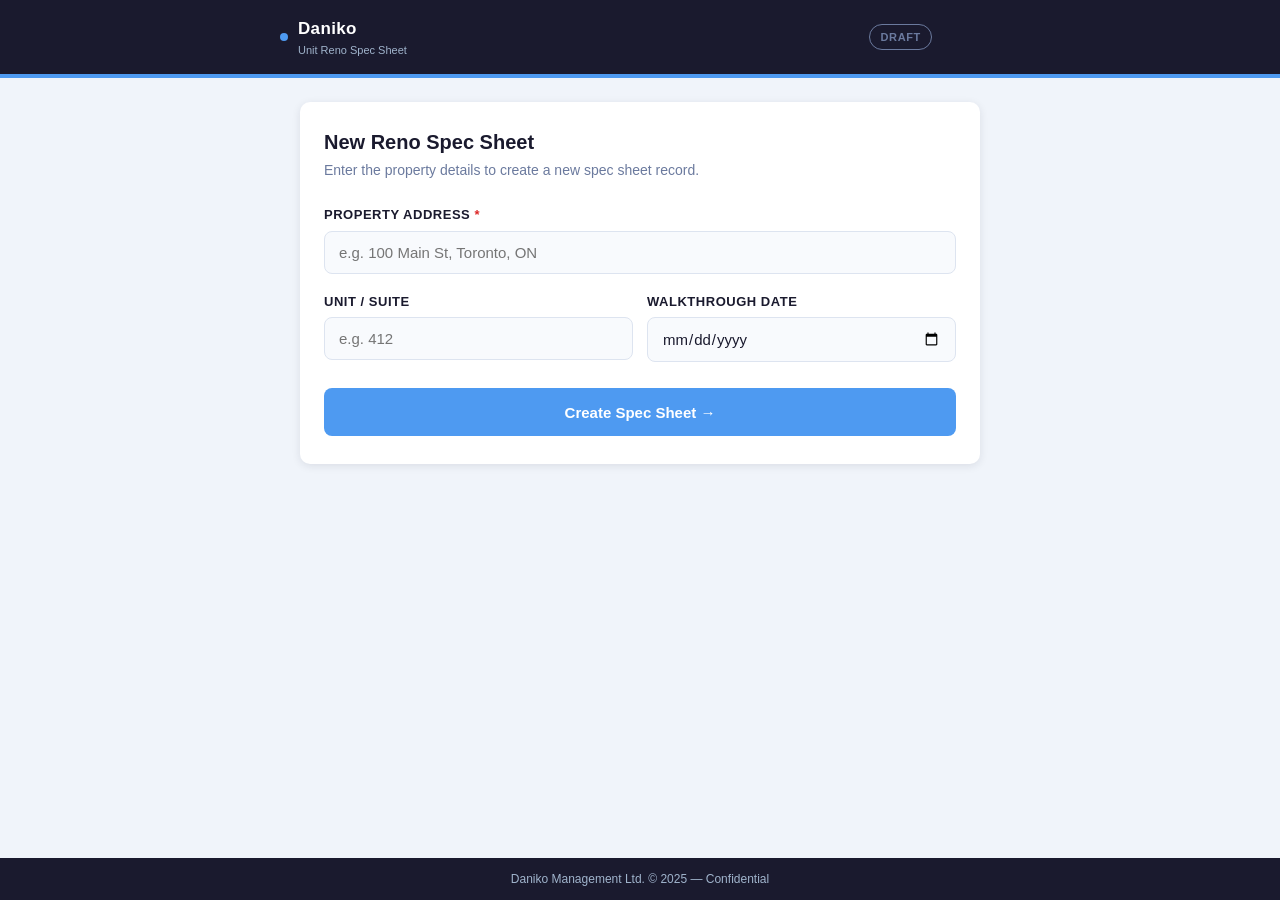
==== index.html @ 347507c6 "Add interactive reno spec sheet web app Full mobile-first SPA: index.html shell, brand CSS, vanilla " ====
<!DOCTYPE html>
<html lang="en">
<head>
  <meta charset="UTF-8">
  <meta name="viewport" content="width=device-width, initial-scale=1.0">
  <title>Daniko Reno Spec Sheet</title>
  <meta name="description" content="Daniko Management — interactive unit renovation spec sheet for contractors.">
  <meta name="theme-color" content="#1a1a2e">
  <link rel="stylesheet" href="assets/styles.css">
</head>
<body>

<div id="app">

  <!-- HEADER (shown on record screen) -->
  <header class="app-header" id="app-header">
    <div class="header-inner">
      <div class="logo">
        <span class="logo-dot"></span>
        <div>
          <div class="logo-text">Daniko</div>
          <div class="logo-sub">Unit Reno Spec Sheet</div>
        </div>
      </div>
      <div class="header-status">
        <span class="status-pill draft" id="status-pill">DRAFT</span>
        <span class="autosave-indicator" id="autosave-indicator"></span>
      </div>
    </div>
  </header>

  <main class="main-content">

    <!-- LOADING SCREEN -->
    <div class="screen" id="screen-loading">
      <div class="loading-spinner">
        <div class="spinner"></div>
        <span>Loading record…</span>
      </div>
    </div>

    <!-- INTAKE SCREEN -->
    <div class="screen" id="screen-intake">
      <div class="intake-card">
        <h2>New Reno Spec Sheet</h2>
        <p class="subtitle">Enter the property details to create a new spec sheet record.</p>
        <form id="intake-form" autocomplete="off">
          <div class="form-group">
            <label for="address">Property Address <span style="color:var(--danger)">*</span></label>
            <input type="text" id="address" name="address" placeholder="e.g. 100 Main St, Toronto, ON" required>
          </div>
          <div class="form-row">
            <div class="form-group">
              <label for="unit">Unit / Suite</label>
              <input type="text" id="unit" name="unit" placeholder="e.g. 412">
            </div>
            <div class="form-group">
              <label for="walkthrough_date">Walkthrough Date</label>
              <input type="date" id="walkthrough_date" name="walkthrough_date">
            </div>
          </div>
          <button type="submit" class="btn btn-primary">Create Spec Sheet →</button>
        </form>
      </div>
    </div>

    <!-- RECORD SCREEN -->
    <div class="screen" id="screen-record">

      <!-- Record header with address + status -->
      <div class="record-header" id="record-header">
        <div class="record-address"></div>
        <div class="record-meta"></div>
        <div class="record-actions">
          <button class="btn btn-secondary btn-sm" onclick="copyRecordLink()">Copy Link</button>
          <button class="btn btn-ghost btn-sm" onclick="window.print()">Print</button>
        </div>
      </div>

      <!-- Progress bar -->
      <div class="progress-wrap">
        <div class="progress-label">
          <span id="progress-label">Items marked: 0 / 0</span>
          <span id="progress-pct">0%</span>
        </div>
        <div class="progress-bar-bg">
          <div class="progress-bar-fill" id="progress-fill" style="width:0%"></div>
        </div>
      </div>

      <!-- Spec sections (accordion) -->
      <div id="sections-container"></div>

      <!-- Contractor notes section -->
      <div id="notes-container"></div>

      <!-- Sticky send button -->
      <div class="send-area" id="send-area"></div>

    </div>
    <!-- /screen-record -->

  </main>

  <footer class="app-footer">
    Daniko Management Ltd. &copy; 2025 &mdash; Confidential
  </footer>

</div><!-- /app -->

<!-- Toast notification -->
<div id="toast" role="alert" aria-live="assertive"></div>

<script src="assets/config.js"></script>
<script src="assets/app.js"></script>
<script>
  function copyRecordLink() {
    navigator.clipboard.writeText(location.href).then(() => {
      toast('Link copied!', 'ok');
    }).catch(() => {
      toast('Copy failed — copy the URL from your address bar.', 'error');
    });
  }
</script>

</body>
</html>
---- assets/styles.css ----
/* =============================================
   Daniko Reno Spec Sheet — Mobile-First Styles
   Brand: navy #1a1a2e / blue #4e9af1
   ============================================= */

*, *::before, *::after { box-sizing: border-box; margin: 0; padding: 0; }

:root {
  --navy: #1a1a2e;
  --blue: #4e9af1;
  --blue-light: #d6eaff;
  --bg: #f0f4fa;
  --surface: #ffffff;
  --surface2: #f8fafd;
  --border: #dde4f0;
  --text: #1a1a2e;
  --muted: #6b7a9e;
  --muted2: #a0b4cc;
  --note-bg: #fff8e8;
  --note-text: #7a6000;
  --success: #2a9d4e;
  --warning: #d97706;
  --danger: #dc2626;
  --radius: 10px;
  --shadow: 0 2px 8px rgba(26,26,46,.10);
}

html { font-size: 16px; }
body {
  font-family: Arial, Helvetica, sans-serif;
  color: var(--text);
  background: var(--bg);
  min-height: 100vh;
  line-height: 1.5;
}

/* ── TYPOGRAPHY ── */
h1, h2, h3, h4 { line-height: 1.2; }
a { color: var(--blue); text-decoration: none; }

/* ── LAYOUT SHELL ── */
#app { display: flex; flex-direction: column; min-height: 100vh; }

/* ── HEADER ── */
.app-header {
  background: var(--navy);
  border-bottom: 4px solid var(--blue);
  padding: 16px 20px;
  position: sticky;
  top: 0;
  z-index: 100;
}
.header-inner {
  display: flex;
  align-items: center;
  justify-content: space-between;
  max-width: 720px;
  margin: 0 auto;
  gap: 12px;
}
.logo {
  display: flex;
  align-items: center;
  gap: 10px;
}
.logo-dot {
  width: 8px;
  height: 8px;
  border-radius: 50%;
  background: var(--blue);
  flex-shrink: 0;
}
.logo-text {
  color: #fff;
  font-size: 17px;
  font-weight: 700;
  letter-spacing: .02em;
}
.logo-sub {
  color: var(--muted2);
  font-size: 11px;
  font-weight: 400;
}
.header-status { display: flex; align-items: center; gap: 8px; }
.status-pill {
  font-size: 11px;
  font-weight: 700;
  letter-spacing: .06em;
  text-transform: uppercase;
  padding: 4px 10px;
  border-radius: 20px;
  border: 1.5px solid currentColor;
}
.status-pill.draft   { color: var(--muted);   border-color: var(--muted);   }
.status-pill.sent    { color: var(--warning);  border-color: var(--warning); }
.status-pill.priced  { color: var(--blue);     border-color: var(--blue);    }
.status-pill.signed  { color: var(--success);  border-color: var(--success); }
.autosave-indicator {
  font-size: 11px;
  color: var(--muted2);
  min-width: 60px;
  text-align: right;
}
.autosave-indicator.saving { color: var(--blue); }
.autosave-indicator.saved  { color: var(--success); }

/* ── MAIN CONTENT ── */
.main-content {
  flex: 1;
  padding: 20px 16px 40px;
  max-width: 720px;
  width: 100%;
  margin: 0 auto;
}

/* ── SCREENS ── */
.screen { display: none; }
.screen.active { display: block; }

/* ── INTAKE FORM ── */
.intake-card {
  background: var(--surface);
  border-radius: var(--radius);
  box-shadow: var(--shadow);
  padding: 28px 24px;
}
.intake-card h2 {
  font-size: 20px;
  color: var(--navy);
  margin-bottom: 6px;
}
.intake-card .subtitle {
  font-size: 14px;
  color: var(--muted);
  margin-bottom: 24px;
}
.form-group { margin-bottom: 18px; }
.form-group label {
  display: block;
  font-size: 13px;
  font-weight: 700;
  color: var(--navy);
  margin-bottom: 6px;
  text-transform: uppercase;
  letter-spacing: .04em;
}
.form-group input, .form-group select, .form-group textarea {
  width: 100%;
  padding: 12px 14px;
  border: 1.5px solid var(--border);
  border-radius: 8px;
  font-size: 15px;
  color: var(--text);
  background: var(--surface2);
  transition: border-color .15s;
  font-family: inherit;
}
.form-group input:focus,
.form-group select:focus,
.form-group textarea:focus {
  outline: none;
  border-color: var(--blue);
  background: #fff;
}
.form-row { display: grid; grid-template-columns: 1fr 1fr; gap: 14px; }
.form-hint { font-size: 12px; color: var(--muted); margin-top: 4px; }

/* ── BUTTONS ── */
.btn {
  display: inline-flex;
  align-items: center;
  justify-content: center;
  gap: 8px;
  padding: 13px 20px;
  border-radius: 8px;
  font-size: 15px;
  font-weight: 700;
  border: none;
  cursor: pointer;
  transition: opacity .15s, transform .1s;
  min-height: 48px;
  font-family: inherit;
}
.btn:active { transform: scale(.98); }
.btn:disabled { opacity: .45; cursor: not-allowed; pointer-events: none; }

.btn-primary { background: var(--blue); color: #fff; width: 100%; margin-top: 8px; }
.btn-primary:hover { opacity: .88; }

.btn-secondary {
  background: transparent;
  color: var(--blue);
  border: 1.5px solid var(--blue);
  padding: 10px 16px;
  font-size: 14px;
}
.btn-secondary:hover { background: var(--blue-light); }

.btn-ghost {
  background: transparent;
  color: var(--muted);
  border: 1.5px solid var(--border);
  padding: 10px 16px;
  font-size: 14px;
}
.btn-ghost:hover { border-color: var(--muted); color: var(--text); }

.btn-danger { background: var(--danger); color: #fff; }
.btn-success { background: var(--success); color: #fff; }

.btn-sm { padding: 8px 13px; font-size: 13px; min-height: 36px; }

/* ── RECORD HEADER ── */
.record-header {
  background: var(--navy);
  border-radius: var(--radius);
  padding: 16px 20px;
  margin-bottom: 16px;
  color: #fff;
}
.record-address { font-size: 17px; font-weight: 700; margin-bottom: 2px; }
.record-meta { font-size: 13px; color: var(--muted2); }
.record-actions {
  display: flex;
  gap: 10px;
  margin-top: 14px;
  flex-wrap: wrap;
}

/* ── PROGRESS BAR ── */
.progress-wrap {
  background: var(--surface);
  border-radius: var(--radius);
  padding: 14px 16px;
  margin-bottom: 16px;
  box-shadow: var(--shadow);
}
.progress-label {
  display: flex;
  justify-content: space-between;
  font-size: 13px;
  font-weight: 700;
  color: var(--navy);
  margin-bottom: 8px;
}
.progress-bar-bg {
  height: 8px;
  background: var(--border);
  border-radius: 4px;
  overflow: hidden;
}
.progress-bar-fill {
  height: 100%;
  background: var(--blue);
  border-radius: 4px;
  transition: width .4s ease;
}
.progress-bar-fill.complete { background: var(--success); }

/* ── ACCORDION SECTIONS ── */
.accordion-section {
  background: var(--surface);
  border-radius: var(--radius);
  box-shadow: var(--shadow);
  margin-bottom: 12px;
  overflow: hidden;
}
.accordion-header {
  display: flex;
  align-items: center;
  gap: 12px;
  padding: 16px 18px;
  cursor: pointer;
  border: none;
  background: none;
  width: 100%;
  text-align: left;
  font-family: inherit;
  -webkit-tap-highlight-color: transparent;
  transition: background .12s;
}
.accordion-header:hover { background: var(--surface2); }
.accordion-header:active { background: var(--blue-light); }
.section-dot {
  width: 8px;
  height: 8px;
  border-radius: 50%;
  background: var(--border);
  flex-shrink: 0;
  transition: background .2s;
}
.section-dot.complete { background: var(--success); }
.section-dot.partial  { background: var(--blue); }
.section-title {
  flex: 1;
  font-size: 15px;
  font-weight: 700;
  color: var(--navy);
  letter-spacing: .02em;
}
.section-count {
  font-size: 12px;
  color: var(--muted);
  white-space: nowrap;
}
.section-chevron {
  font-size: 18px;
  color: var(--muted2);
  transition: transform .2s;
  flex-shrink: 0;
}
.accordion-section.open .section-chevron { transform: rotate(180deg); }
.accordion-body { display: none; padding: 0 18px 18px; }
.accordion-section.open .accordion-body { display: block; }

/* ── SECTION NOTE ── */
.section-note {
  background: var(--note-bg);
  color: var(--note-text);
  border-radius: 7px;
  padding: 10px 14px;
  font-size: 13px;
  margin-bottom: 14px;
  line-height: 1.5;
}

/* ── SPEC ITEMS ── */
.spec-item {
  border: 1.5px solid var(--border);
  border-radius: 8px;
  margin-bottom: 10px;
  background: var(--surface2);
  overflow: hidden;
  transition: border-color .15s;
}
.spec-item.checked { border-color: var(--blue); }

.item-main {
  display: flex;
  align-items: flex-start;
  gap: 12px;
  padding: 13px 14px;
}

/* Checkbox input type */
.item-checkbox {
  width: 22px;
  height: 22px;
  border-radius: 5px;
  border: 2px solid var(--border);
  background: var(--surface);
  flex-shrink: 0;
  cursor: pointer;
  display: flex;
  align-items: center;
  justify-content: center;
  margin-top: 2px;
  transition: border-color .15s, background .15s;
}
.item-checkbox.checked { border-color: var(--blue); background: var(--blue); }
.item-checkbox.checked::after {
  content: '';
  width: 11px;
  height: 7px;
  border-left: 2px solid #fff;
  border-bottom: 2px solid #fff;
  transform: rotate(-45deg) translate(1px, -1px);
  display: block;
}

/* Choice input type */
.item-choice-btns {
  display: flex;
  gap: 6px;
  flex-wrap: wrap;
  flex: 1;
}
.choice-btn {
  padding: 7px 12px;
  border-radius: 6px;
  font-size: 13px;
  font-weight: 600;
  border: 1.5px solid var(--border);
  background: var(--surface);
  color: var(--muted);
  cursor: pointer;
  font-family: inherit;
  transition: all .15s;
  min-height: 38px;
}
.choice-btn:hover { border-color: var(--blue); color: var(--blue); }
.choice-btn.selected-yes { border-color: var(--blue); background: var(--blue); color: #fff; }
.choice-btn.selected-no  { border-color: var(--success); background: var(--success); color: #fff; }

.item-info { flex: 1; min-width: 0; }
.item-name {
  font-size: 15px;
  font-weight: 700;
  color: var(--navy);
  margin-bottom: 2px;
}
.item-spec {
  font-size: 13px;
  color: var(--muted);
  line-height: 1.4;
}
.item-spec strong { color: var(--text); }

/* Expand toggle */
.item-expand-btn {
  background: none;
  border: none;
  color: var(--muted2);
  font-size: 20px;
  cursor: pointer;
  padding: 0 4px;
  line-height: 1;
  flex-shrink: 0;
  margin-top: 2px;
  -webkit-tap-highlight-color: transparent;
}
.item-expand-btn:hover { color: var(--blue); }

/* Expanded detail panel */
.item-detail {
  border-top: 1px solid var(--border);
  padding: 12px 14px;
  background: #fff;
  display: none;
}
.spec-item.expanded .item-detail { display: block; }
.detail-row {
  display: flex;
  align-items: center;
  gap: 10px;
  margin-bottom: 10px;
  flex-wrap: wrap;
}
.detail-label {
  font-size: 12px;
  font-weight: 700;
  text-transform: uppercase;
  letter-spacing: .05em;
  color: var(--muted);
  min-width: 64px;
}
.detail-input {
  flex: 1;
  padding: 8px 11px;
  border: 1.5px solid var(--border);
  border-radius: 6px;
  font-size: 14px;
  color: var(--text);
  background: var(--surface2);
  min-width: 60px;
  font-family: inherit;
}
.detail-input:focus {
  outline: none;
  border-color: var(--blue);
  background: #fff;
}
.detail-note {
  font-size: 13px;
  color: var(--muted);
  background: var(--surface2);
  border-radius: 6px;
  padding: 8px 11px;
  margin-top: 4px;
  line-height: 1.45;
}

/* Photo upload */
.photo-row {
  display: flex;
  gap: 8px;
  align-items: center;
  flex-wrap: wrap;
}
.photo-thumb {
  width: 56px;
  height: 56px;
  border-radius: 7px;
  object-fit: cover;
  border: 1.5px solid var(--border);
}
.photo-upload-btn {
  display: flex;
  align-items: center;
  gap: 6px;
  padding: 9px 13px;
  border: 1.5px dashed var(--border);
  border-radius: 7px;
  background: var(--surface2);
  color: var(--muted);
  font-size: 13px;
  cursor: pointer;
  font-family: inherit;
  transition: border-color .15s, color .15s;
}
.photo-upload-btn:hover { border-color: var(--blue); color: var(--blue); }
input[type="file"].hidden-file-input { display: none; }

/* ── SUPPLIES SECTION ── */
.supplies-section {
  border-left: 4px solid var(--blue);
  background: var(--surface);
  border-radius: 0 var(--radius) var(--radius) 0;
  padding: 16px 18px;
  margin-bottom: 12px;
}
.supplies-title {
  font-size: 13px;
  font-weight: 700;
  color: var(--navy);
  text-transform: uppercase;
  letter-spacing: .06em;
  margin-bottom: 10px;
}
.supply-item { margin-bottom: 10px; }
.supply-name { font-size: 14px; font-weight: 700; color: var(--navy); margin-bottom: 2px; }
.supply-detail { font-size: 13px; color: var(--muted); line-height: 1.45; }

/* ── SCHEDULE A ── */
.schedule-section {
  background: var(--surface);
  border-radius: var(--radius);
  box-shadow: var(--shadow);
  padding: 20px 18px;
  margin-bottom: 12px;
}
.schedule-title {
  font-size: 15px;
  font-weight: 700;
  color: var(--navy);
  border-bottom: 2px solid var(--blue);
  padding-bottom: 8px;
  margin-bottom: 14px;
}
.schedule-item { margin-bottom: 12px; }
.schedule-item-name {
  font-size: 14px;
  font-weight: 700;
  color: var(--navy);
  margin-bottom: 3px;
}
.schedule-item-detail { font-size: 13px; color: var(--muted); line-height: 1.5; }
.pass-fail-note {
  background: #fff1f0;
  border: 1.5px solid #f5c6c6;
  color: #b91c1c;
  border-radius: 7px;
  padding: 10px 13px;
  font-size: 13px;
  margin-top: 14px;
  line-height: 1.45;
}

/* ── CONTRACTOR NOTES SECTION ── */
.notes-section {
  background: var(--surface);
  border-radius: var(--radius);
  box-shadow: var(--shadow);
  padding: 20px 18px;
  margin-bottom: 12px;
}
.notes-title {
  font-size: 15px;
  font-weight: 700;
  color: var(--navy);
  border-bottom: 2px solid var(--blue);
  padding-bottom: 8px;
  margin-bottom: 16px;
}
.notes-grid { display: grid; gap: 14px; }
.notes-row { display: grid; grid-template-columns: 1fr 1fr; gap: 14px; }
.notes-field label {
  display: block;
  font-size: 12px;
  font-weight: 700;
  text-transform: uppercase;
  letter-spacing: .05em;
  color: var(--muted);
  margin-bottom: 5px;
}
.notes-field input,
.notes-field textarea {
  width: 100%;
  padding: 10px 12px;
  border: 1.5px solid var(--border);
  border-radius: 7px;
  font-size: 14px;
  color: var(--text);
  background: var(--surface2);
  font-family: inherit;
}
.notes-field input:focus,
.notes-field textarea:focus {
  outline: none;
  border-color: var(--blue);
  background: #fff;
}
.notes-field textarea { resize: vertical; min-height: 80px; }

.cost-table {
  border: 1.5px solid var(--border);
  border-radius: 8px;
  overflow: hidden;
}
.cost-row {
  display: flex;
  align-items: center;
  border-bottom: 1px solid var(--border);
}
.cost-row:last-child { border-bottom: none; }
.cost-row.total-row { background: var(--blue-light); }
.cost-label {
  flex: 1;
  padding: 10px 13px;
  font-size: 14px;
  font-weight: 600;
  color: var(--navy);
}
.cost-input {
  width: 130px;
  padding: 10px 13px;
  border: none;
  border-left: 1px solid var(--border);
  font-size: 14px;
  color: var(--text);
  background: transparent;
  text-align: right;
  font-family: inherit;
}
.cost-input:focus { outline: none; background: #fff; }
.cost-input:disabled { color: var(--muted); background: transparent; }

.payment-table { border: 1.5px solid var(--border); border-radius: 8px; overflow: hidden; }
.payment-row { display: flex; align-items: center; border-bottom: 1px solid var(--border); }
.payment-row:last-child { border-bottom: none; }
.payment-label { flex: 1; padding: 9px 13px; font-size: 13px; color: var(--text); }
.payment-pct { padding: 9px 10px; font-size: 13px; font-weight: 700; color: var(--muted); min-width: 44px; }
.payment-input {
  width: 120px;
  padding: 9px 12px;
  border: none;
  border-left: 1px solid var(--border);
  font-size: 13px;
  text-align: right;
  background: transparent;
  font-family: inherit;
}
.payment-input:focus { outline: none; background: #fff; }
.payment-input:disabled { color: var(--muted); }

.info-box {
  background: var(--surface2);
  border-radius: 7px;
  padding: 11px 13px;
  font-size: 13px;
  color: var(--muted);
  line-height: 1.5;
  margin-top: 4px;
}
.info-box strong { color: var(--navy); }

/* ── SIGNATURE BLOCK (signed state) ── */
.signature-block {
  border: 1.5px solid var(--border);
  border-radius: 8px;
  padding: 14px 16px;
  background: var(--surface2);
}
.sig-row { display: flex; gap: 14px; flex-wrap: wrap; }
.sig-field { flex: 1; min-width: 160px; }
.sig-field label {
  display: block;
  font-size: 12px;
  font-weight: 700;
  text-transform: uppercase;
  letter-spacing: .05em;
  color: var(--muted);
  margin-bottom: 5px;
}
.sig-field input {
  width: 100%;
  padding: 9px 12px;
  border: 1.5px solid var(--border);
  border-radius: 6px;
  font-size: 14px;
  font-family: inherit;
  background: #fff;
}

/* ── SEND BUTTON AREA ── */
.send-area {
  position: sticky;
  bottom: 0;
  background: linear-gradient(to top, var(--bg) 80%, transparent);
  padding: 16px 0 4px;
  margin-top: 16px;
}
.send-area .btn { width: 100%; }
.send-hint {
  text-align: center;
  font-size: 12px;
  color: var(--muted);
  margin-top: 8px;
}

/* ── TOAST ── */
#toast {
  position: fixed;
  bottom: 24px;
  left: 50%;
  transform: translateX(-50%) translateY(80px);
  background: var(--navy);
  color: #fff;
  padding: 11px 20px;
  border-radius: 24px;
  font-size: 14px;
  font-weight: 600;
  box-shadow: 0 4px 16px rgba(0,0,0,.2);
  transition: transform .25s ease;
  z-index: 999;
  white-space: nowrap;
  pointer-events: none;
}
#toast.show { transform: translateX(-50%) translateY(0); }
#toast.error { background: var(--danger); }
#toast.ok { background: var(--success); }

/* ── LOADING ── */
.loading-spinner {
  display: flex;
  flex-direction: column;
  align-items: center;
  justify-content: center;
  padding: 60px 20px;
  gap: 16px;
  color: var(--muted);
  font-size: 14px;
}
.spinner {
  width: 36px;
  height: 36px;
  border: 3px solid var(--border);
  border-top-color: var(--blue);
  border-radius: 50%;
  animation: spin .7s linear infinite;
}
@keyframes spin { to { transform: rotate(360deg); } }

/* ── FOOTER ── */
.app-footer {
  background: var(--navy);
  color: var(--muted2);
  text-align: center;
  font-size: 12px;
  padding: 12px 16px;
  margin-top: auto;
}

/* ── UTILITY ── */
.hidden { display: none !important; }
.readonly-overlay { pointer-events: none; opacity: .7; }
.text-muted { color: var(--muted); font-size: 13px; }
.mt-2 { margin-top: 8px; }
.mb-2 { margin-bottom: 8px; }
.divider { height: 1px; background: var(--border); margin: 16px 0; }

/* ── RESPONSIVE ── */
@media (min-width: 500px) {
  .main-content { padding: 24px 20px 48px; }
  .notes-row { grid-template-columns: 1fr 1fr; }
}
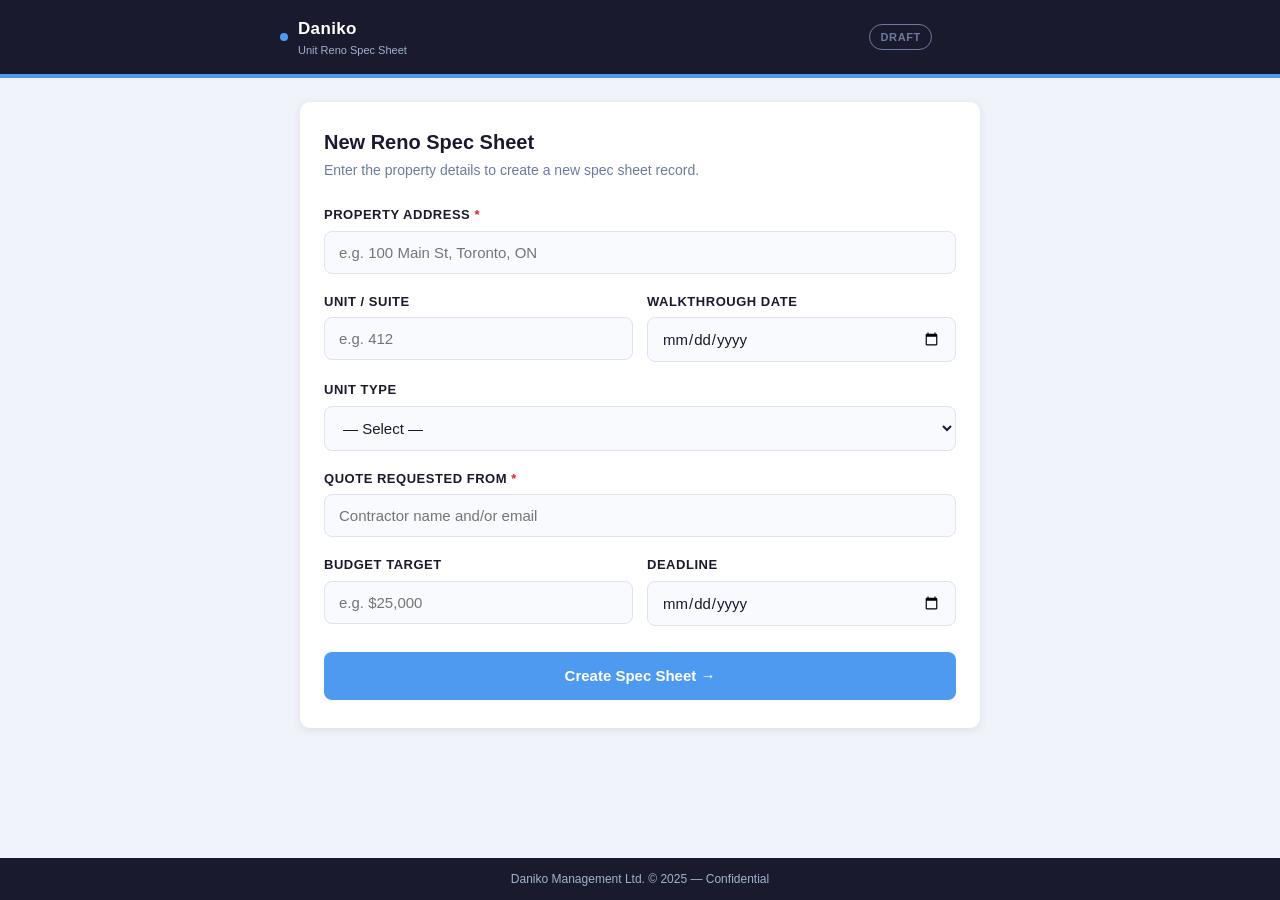
==== commit 63d826e9: "Fix renderHeader null crash; add missing intake fields Bug: renderHeader() called h.querySelector('." ====
--- a/index.html
+++ b/index.html
@@ -57,6 +57,29 @@
             <div class="form-group">
               <label for="walkthrough_date">Walkthrough Date</label>
               <input type="date" id="walkthrough_date" name="walkthrough_date">
+            </div>
+          </div>
+          <div class="form-group">
+            <label for="unit_type">Unit Type</label>
+            <select id="unit_type" name="unit_type">
+              <option value="">— Select —</option>
+              <option value="1BR">1BR</option>
+              <option value="2BR">2BR</option>
+              <option value="3BR">3BR</option>
+            </select>
+          </div>
+          <div class="form-group">
+            <label for="quote_from">Quote Requested From <span style="color:var(--danger)">*</span></label>
+            <input type="text" id="quote_from" name="quote_from" placeholder="Contractor name and/or email" required>
+          </div>
+          <div class="form-row">
+            <div class="form-group">
+              <label for="budget_target">Budget Target</label>
+              <input type="text" id="budget_target" name="budget_target" placeholder="e.g. $25,000">
+            </div>
+            <div class="form-group">
+              <label for="deadline">Deadline</label>
+              <input type="date" id="deadline" name="deadline">
             </div>
           </div>
           <button type="submit" class="btn btn-primary">Create Spec Sheet →</button>
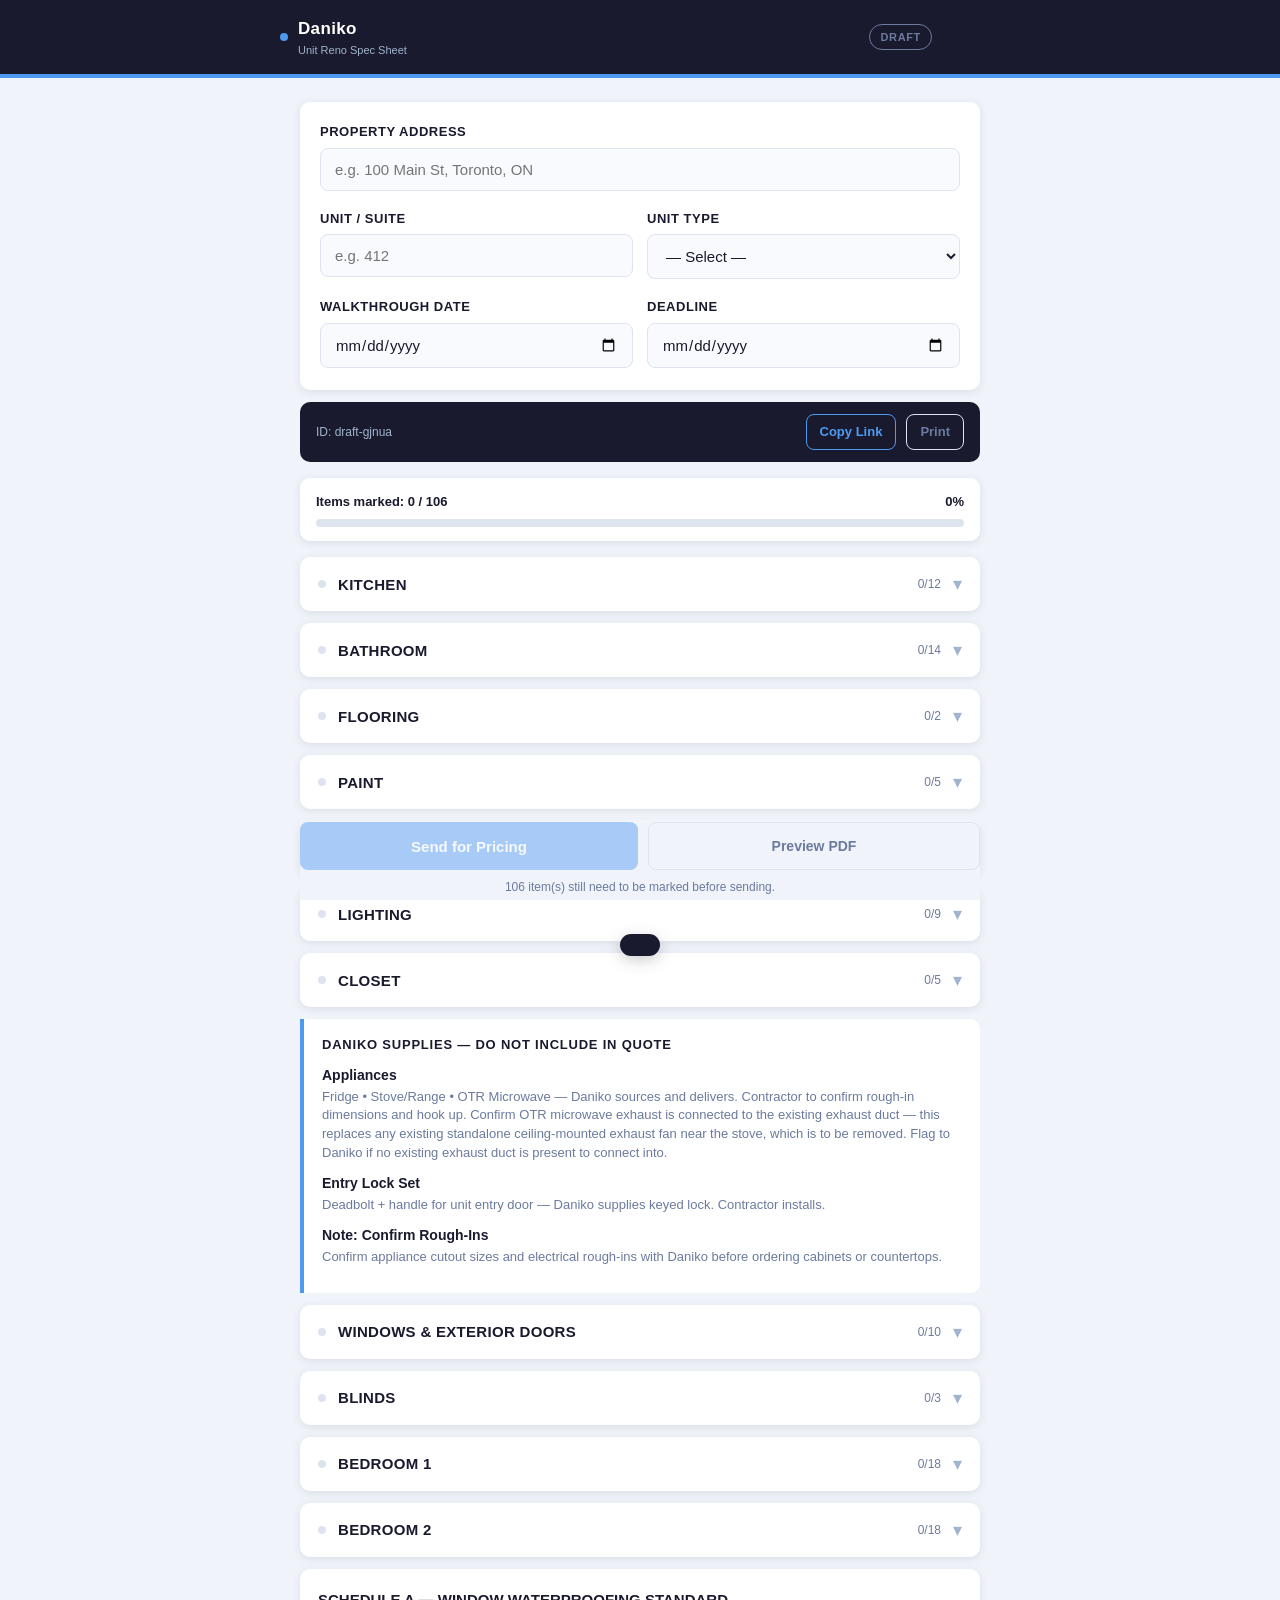
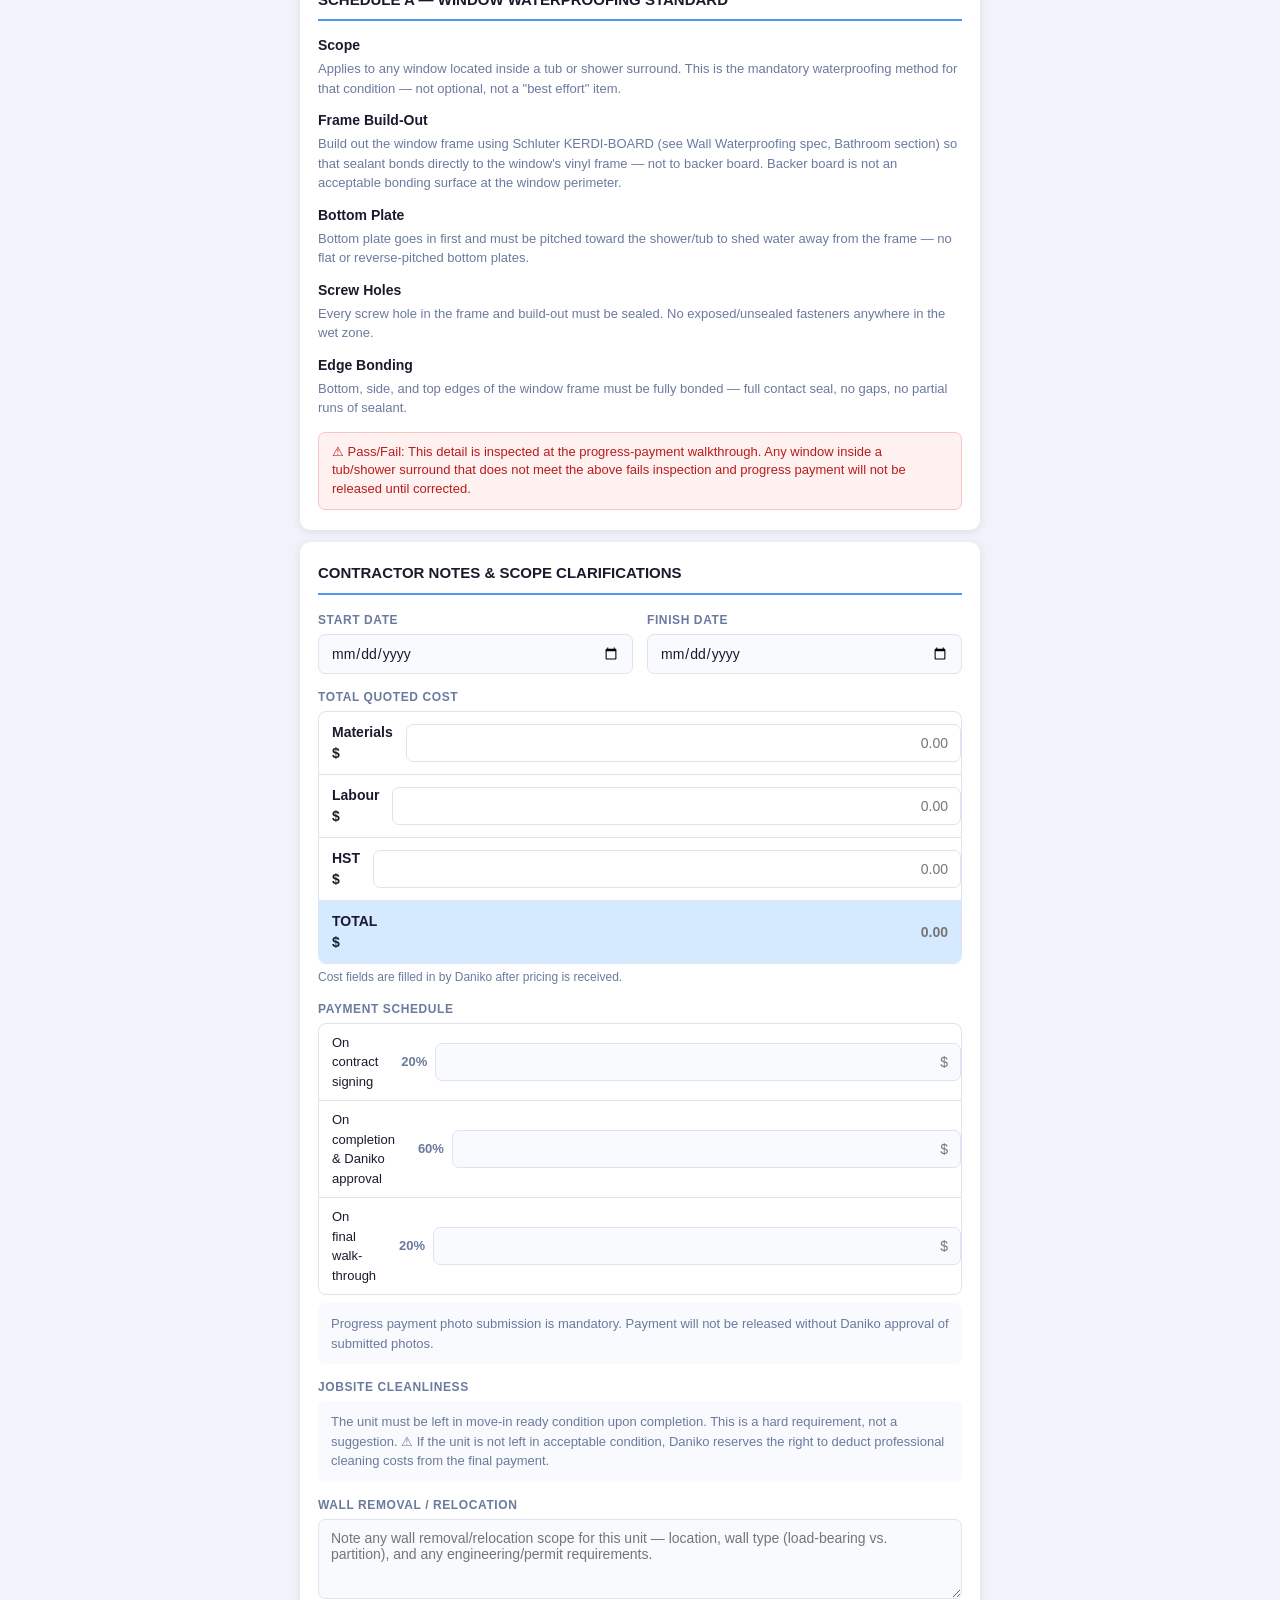
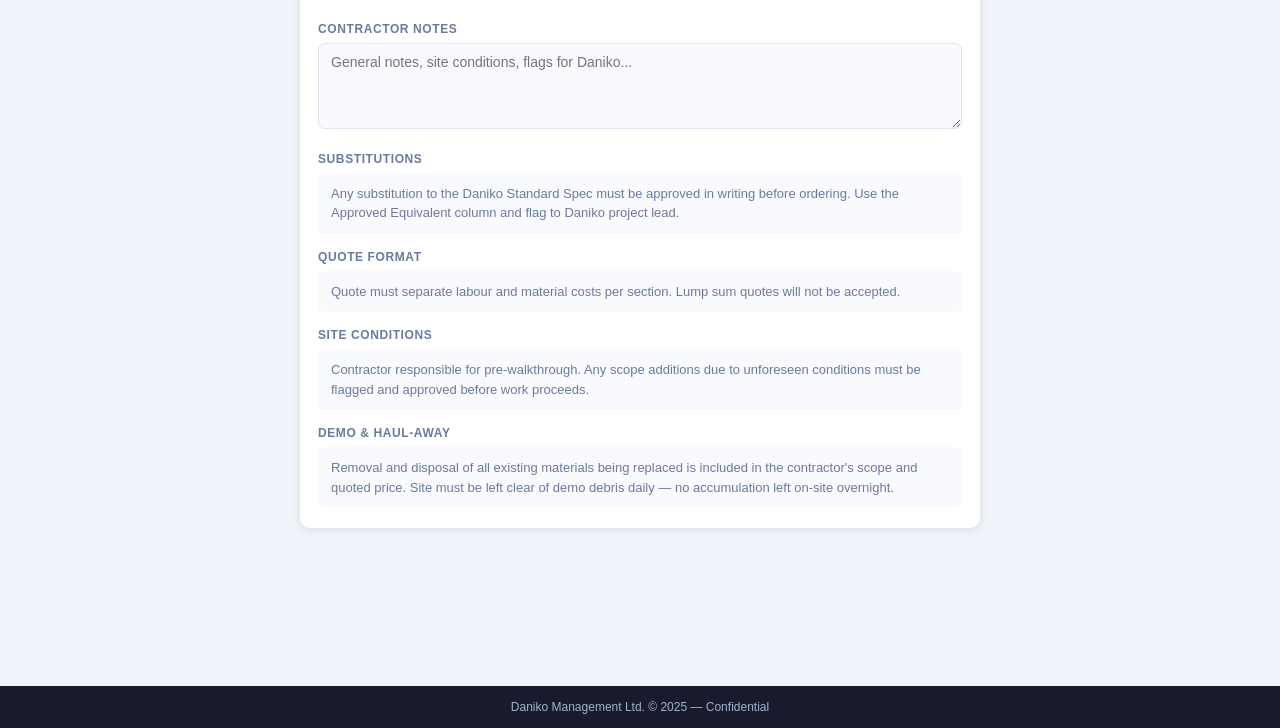
==== commit 3e7c7c5c: "Merge intake+checklist into single page; remove Budget Target and Quote From fields - Remove separat" ====
--- a/index.html
+++ b/index.html
@@ -6,7 +6,7 @@
   <title>Daniko Reno Spec Sheet</title>
   <meta name="description" content="Daniko Management — interactive unit renovation spec sheet for contractors.">
   <meta name="theme-color" content="#1a1a2e">
-  <link rel="stylesheet" href="assets/styles.css">
+  <link rel="stylesheet" href="assets/styles.css?v=20260816">
 </head>
 <body>
 
@@ -39,61 +39,45 @@
       </div>
     </div>
 
-    <!-- INTAKE SCREEN -->
-    <div class="screen" id="screen-intake">
-      <div class="intake-card">
-        <h2>New Reno Spec Sheet</h2>
-        <p class="subtitle">Enter the property details to create a new spec sheet record.</p>
-        <form id="intake-form" autocomplete="off">
+    <!-- RECORD SCREEN -->
+    <div class="screen" id="screen-record">
+
+      <!-- Editable property fields — auto-saving -->
+      <div class="property-card">
+        <div class="form-group">
+          <label for="field-address">Property Address</label>
+          <input type="text" id="field-address" placeholder="e.g. 100 Main St, Toronto, ON" autocomplete="off">
+        </div>
+        <div class="form-row">
           <div class="form-group">
-            <label for="address">Property Address <span style="color:var(--danger)">*</span></label>
-            <input type="text" id="address" name="address" placeholder="e.g. 100 Main St, Toronto, ON" required>
-          </div>
-          <div class="form-row">
-            <div class="form-group">
-              <label for="unit">Unit / Suite</label>
-              <input type="text" id="unit" name="unit" placeholder="e.g. 412">
-            </div>
-            <div class="form-group">
-              <label for="walkthrough_date">Walkthrough Date</label>
-              <input type="date" id="walkthrough_date" name="walkthrough_date">
-            </div>
+            <label for="field-unit">Unit / Suite</label>
+            <input type="text" id="field-unit" placeholder="e.g. 412" autocomplete="off">
           </div>
           <div class="form-group">
-            <label for="unit_type">Unit Type</label>
-            <select id="unit_type" name="unit_type">
+            <label for="field-unit-type">Unit Type</label>
+            <select id="field-unit-type">
               <option value="">— Select —</option>
               <option value="1BR">1BR</option>
               <option value="2BR">2BR</option>
               <option value="3BR">3BR</option>
             </select>
           </div>
+        </div>
+        <div class="form-row">
           <div class="form-group">
-            <label for="quote_from">Quote Requested From <span style="color:var(--danger)">*</span></label>
-            <input type="text" id="quote_from" name="quote_from" placeholder="Contractor name and/or email" required>
+            <label for="field-walkthrough-date">Walkthrough Date</label>
+            <input type="date" id="field-walkthrough-date">
           </div>
-          <div class="form-row">
-            <div class="form-group">
-              <label for="budget_target">Budget Target</label>
-              <input type="text" id="budget_target" name="budget_target" placeholder="e.g. $25,000">
-            </div>
-            <div class="form-group">
-              <label for="deadline">Deadline</label>
-              <input type="date" id="deadline" name="deadline">
-            </div>
+          <div class="form-group">
+            <label for="field-deadline">Deadline</label>
+            <input type="date" id="field-deadline">
           </div>
-          <button type="submit" class="btn btn-primary">Create Spec Sheet →</button>
-        </form>
+        </div>
       </div>
-    </div>
 
-    <!-- RECORD SCREEN -->
-    <div class="screen" id="screen-record">
-
-      <!-- Record header with address + status -->
+      <!-- Record meta bar -->
       <div class="record-header" id="record-header">
-        <div class="record-address"></div>
-        <div class="record-meta"></div>
+        <div class="record-id-label" id="record-id-label"></div>
         <div class="record-actions">
           <button class="btn btn-secondary btn-sm" onclick="copyRecordLink()">Copy Link</button>
           <button class="btn btn-ghost btn-sm" onclick="window.print()">Print</button>
@@ -134,8 +118,8 @@
 <!-- Toast notification -->
 <div id="toast" role="alert" aria-live="assertive"></div>
 
-<script src="assets/config.js"></script>
-<script src="assets/app.js"></script>
+<script src="assets/config.js?v=20260816"></script>
+<script src="assets/app.js?v=20260816"></script>
 <script>
   function copyRecordLink() {
     navigator.clipboard.writeText(location.href).then(() => {
--- a/assets/styles.css
+++ b/assets/styles.css
@@ -210,20 +210,32 @@
 
 .btn-sm { padding: 8px 13px; font-size: 13px; min-height: 36px; }
 
+/* ── PROPERTY FIELDS CARD ── */
+.property-card {
+  background: var(--surface);
+  border-radius: var(--radius);
+  box-shadow: var(--shadow);
+  padding: 20px 20px 4px;
+  margin-bottom: 12px;
+}
+
 /* ── RECORD HEADER ── */
 .record-header {
   background: var(--navy);
   border-radius: var(--radius);
-  padding: 16px 20px;
+  padding: 12px 16px;
   margin-bottom: 16px;
   color: #fff;
-}
-.record-address { font-size: 17px; font-weight: 700; margin-bottom: 2px; }
-.record-meta { font-size: 13px; color: var(--muted2); }
+  display: flex;
+  align-items: center;
+  justify-content: space-between;
+  gap: 12px;
+  flex-wrap: wrap;
+}
+.record-id-label { font-size: 12px; color: var(--muted2); }
 .record-actions {
   display: flex;
   gap: 10px;
-  margin-top: 14px;
   flex-wrap: wrap;
 }
 
@@ -411,15 +423,23 @@
   background: none;
   border: none;
   color: var(--muted2);
-  font-size: 20px;
+  font-size: 18px;
   cursor: pointer;
-  padding: 0 4px;
+  padding: 4px;
   line-height: 1;
   flex-shrink: 0;
   margin-top: 2px;
   -webkit-tap-highlight-color: transparent;
+  display: flex;
+  align-items: center;
+  justify-content: center;
 }
 .item-expand-btn:hover { color: var(--blue); }
+.item-chevron {
+  display: inline-block;
+  transition: transform .2s ease;
+}
+.spec-item.expanded .item-chevron { transform: rotate(180deg); }
 
 /* Expanded detail panel */
 .item-detail {
@@ -459,6 +479,20 @@
   outline: none;
   border-color: var(--blue);
   background: #fff;
+}
+.detail-input-qty {
+  flex: 0 0 auto;
+  width: 52px;
+  min-width: 52px;
+  text-align: center;
+}
+.detail-textarea {
+  flex: 1;
+  width: 100%;
+  min-width: 120px;
+  resize: vertical;
+  min-height: 40px;
+  font-family: inherit;
 }
 .detail-note {
   font-size: 13px;
@@ -700,7 +734,11 @@
   padding: 16px 0 4px;
   margin-top: 16px;
 }
-.send-area .btn { width: 100%; }
+.send-btn-row {
+  display: flex;
+  gap: 10px;
+}
+.send-btn-row .btn { flex: 1; width: auto; margin-top: 0; }
 .send-hint {
   text-align: center;
   font-size: 12px;
@@ -774,3 +812,70 @@
   .main-content { padding: 24px 20px 48px; }
   .notes-row { grid-template-columns: 1fr 1fr; }
 }
+
+/* ── PRINT / PDF PREVIEW ──
+   Triggered by window.print() (top "Print" button or "Preview PDF" button).
+   Force-expands every section and item card regardless of on-screen
+   collapsed state, hides interactive chrome, and paginates for Letter. */
+@page {
+  size: letter;
+  margin: 0.5in;
+}
+@media print {
+  html { font-size: 11px; }
+  body { background: #fff; }
+
+  /* Hide interactive / navigational chrome */
+  .app-header,
+  .app-footer,
+  .send-area,
+  .record-header,
+  .item-expand-btn,
+  .photo-upload-btn,
+  .accordion-header .section-chevron,
+  input[type="file"] {
+    display: none !important;
+  }
+
+  /* Force every collapsible region open for print */
+  .accordion-body,
+  .item-detail {
+    display: block !important;
+  }
+  .accordion-header {
+    cursor: default;
+    padding: 10px 0;
+  }
+  .accordion-header:hover,
+  .accordion-header:active {
+    background: none;
+  }
+
+  .screen.active { display: block !important; }
+  .main-content { max-width: 100%; padding: 0; }
+
+  .accordion-section,
+  .schedule-section,
+  .notes-section {
+    box-shadow: none;
+    border: 1px solid var(--border);
+    break-inside: avoid;
+  }
+  .spec-item {
+    break-inside: avoid;
+    background: #fff;
+  }
+
+  .progress-wrap { box-shadow: none; border: 1px solid var(--border); }
+
+  .detail-input:disabled,
+  .detail-textarea:disabled,
+  .notes-field input:disabled,
+  .notes-field textarea:disabled,
+  .cost-input:disabled,
+  .payment-input:disabled {
+    color: var(--text);
+    -webkit-text-fill-color: var(--text);
+    opacity: 1;
+  }
+}
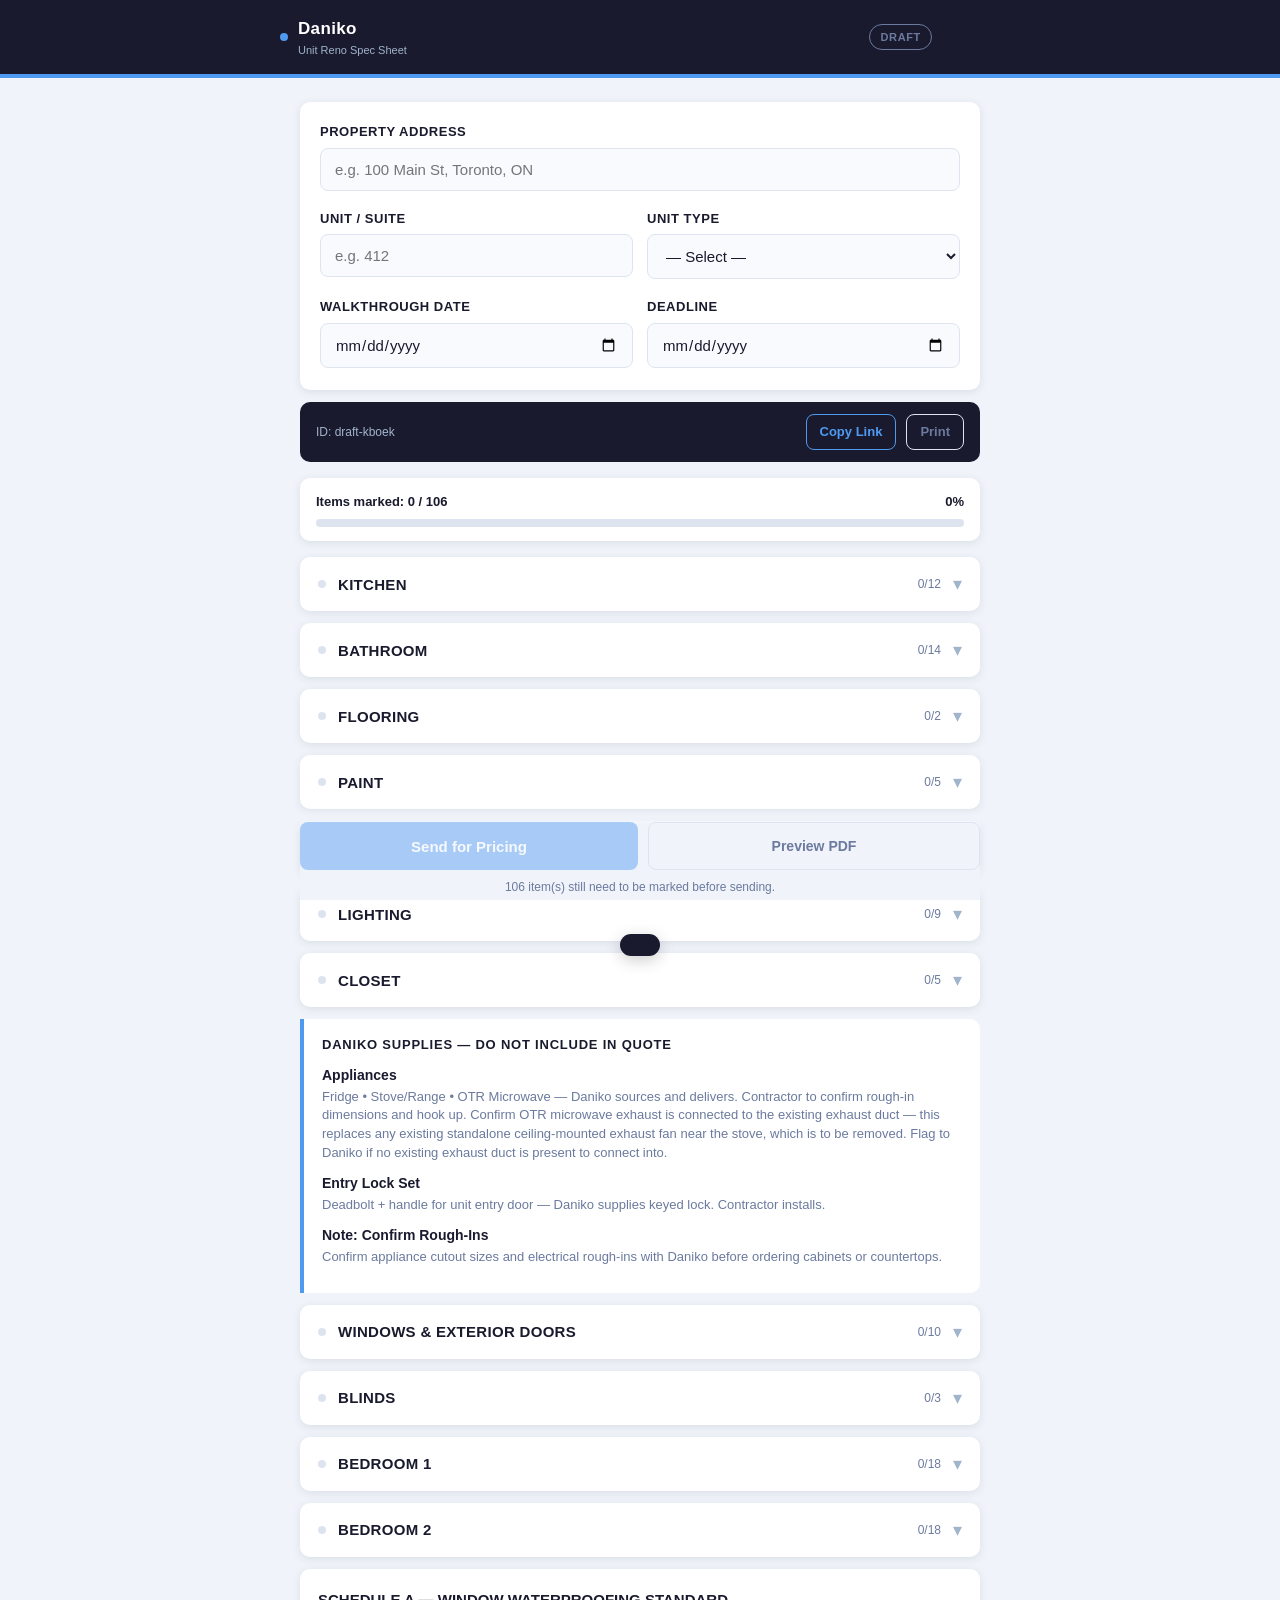
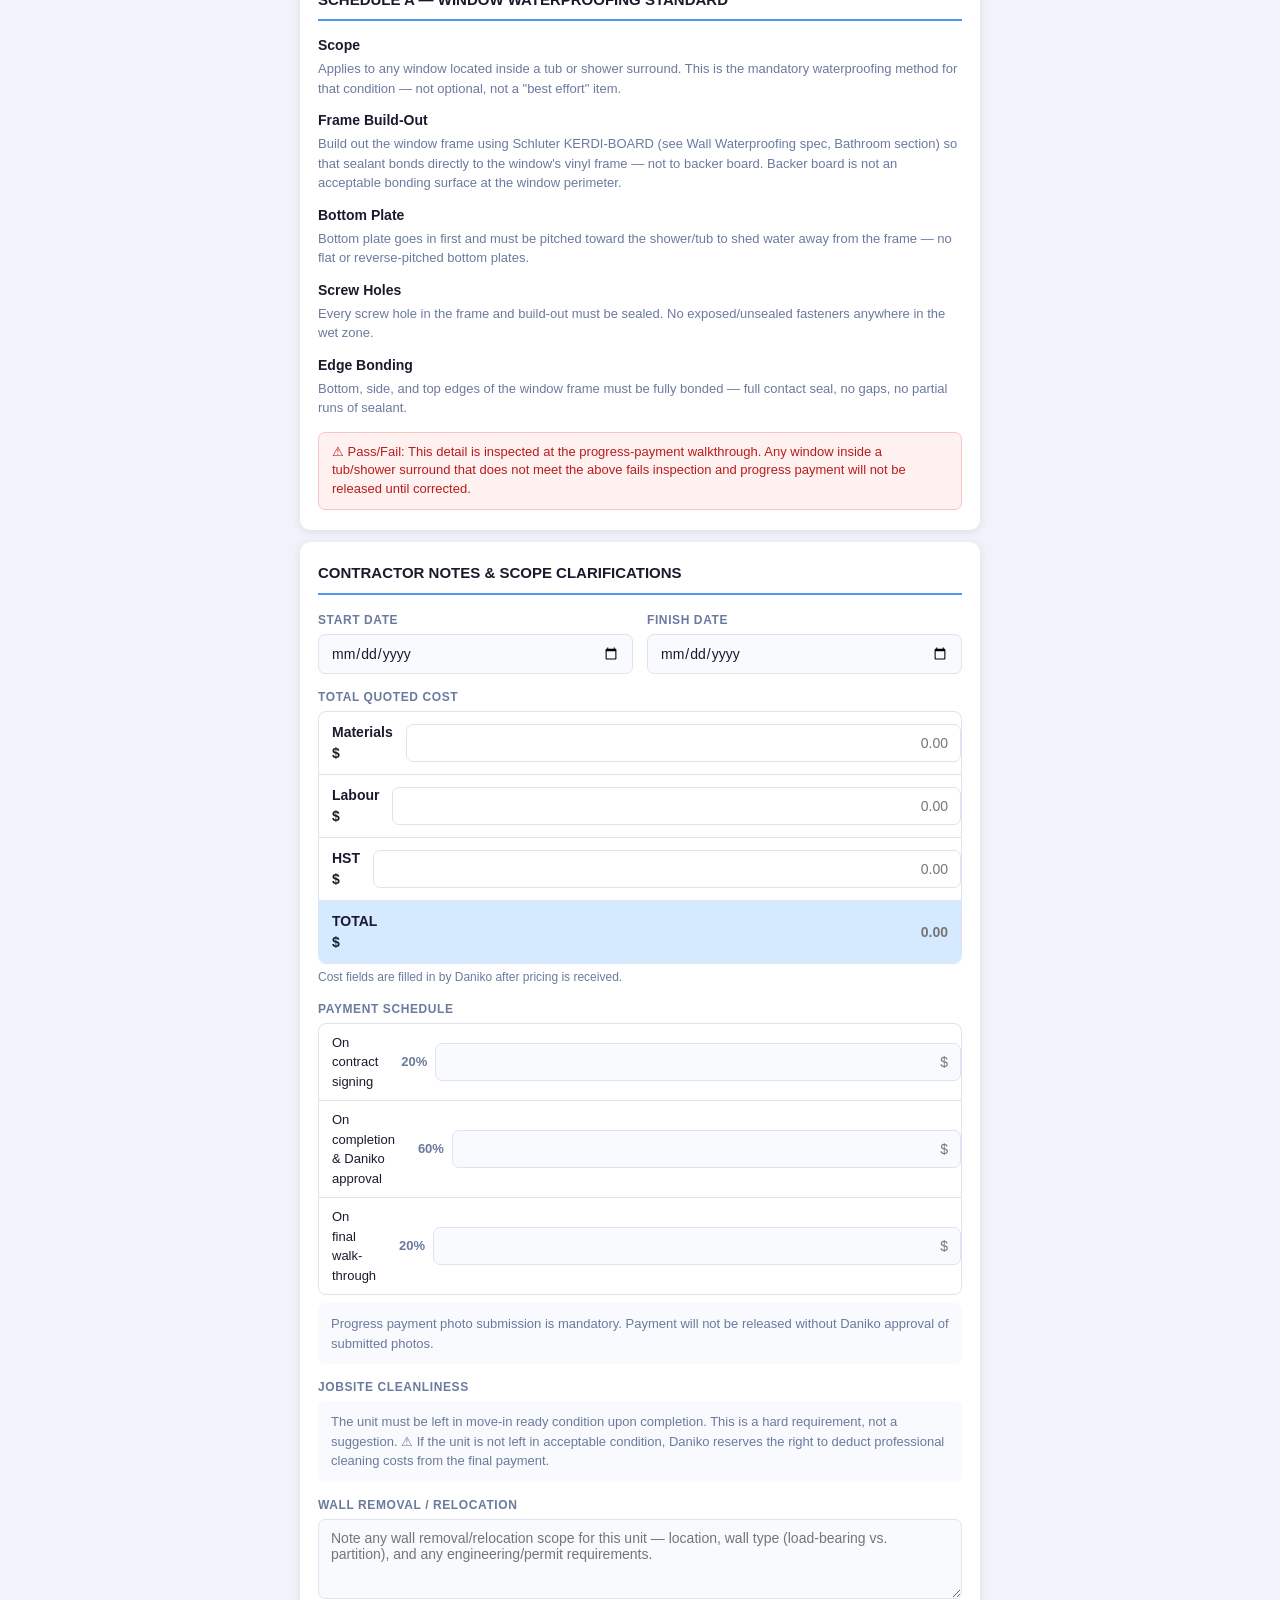
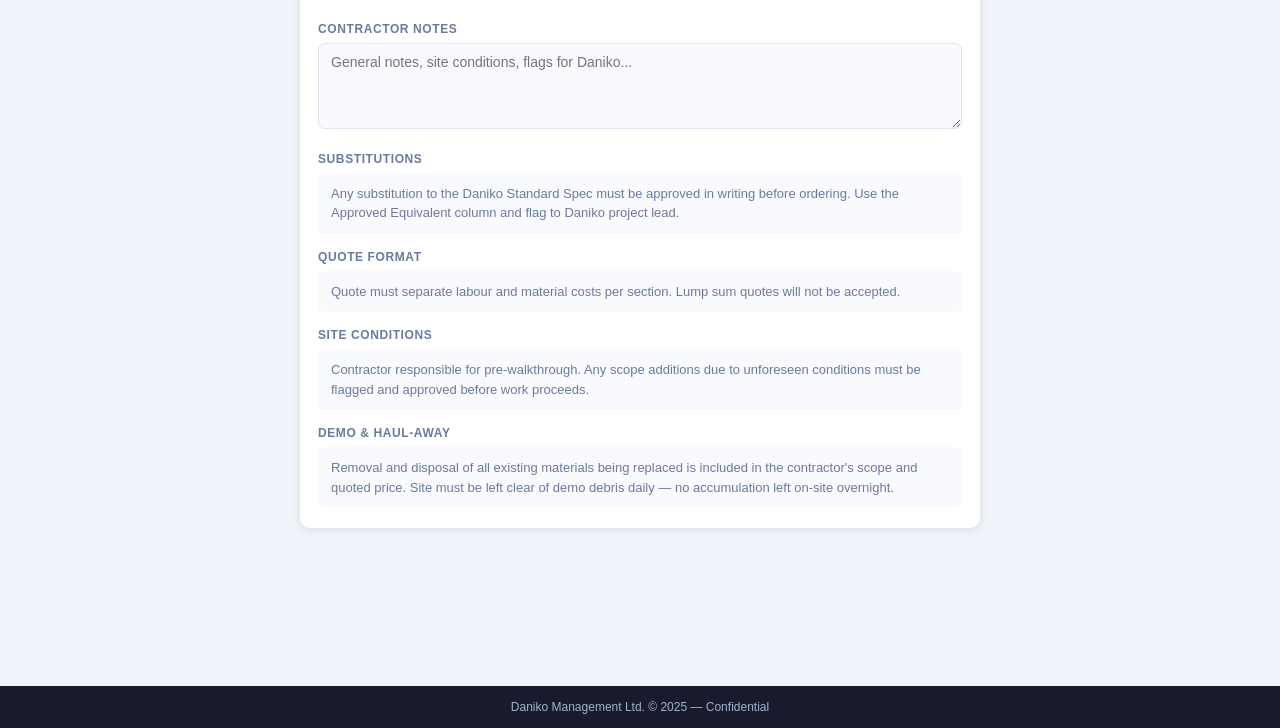
==== commit 772dfeb6: "Print CSS overhaul: branded cover, unit bar, section headers, footer Phase A (styles.css @media prin" ====
--- a/index.html
+++ b/index.html
@@ -6,7 +6,7 @@
   <title>Daniko Reno Spec Sheet</title>
   <meta name="description" content="Daniko Management — interactive unit renovation spec sheet for contractors.">
   <meta name="theme-color" content="#1a1a2e">
-  <link rel="stylesheet" href="assets/styles.css?v=20260816">
+  <link rel="stylesheet" href="assets/styles.css?v=20260817">
 </head>
 <body>
 
@@ -41,6 +41,17 @@
 
     <!-- RECORD SCREEN -->
     <div class="screen" id="screen-record">
+
+      <!-- Print-only unit info bar — hidden on-screen, populated by renderHeader() -->
+      <div class="print-unit-bar" id="print-unit-bar">
+        <div class="pub-field"><span class="pub-label">Property Address</span><span class="pub-value" id="pub-address"></span></div>
+        <div class="pub-field"><span class="pub-label">Unit / Suite</span><span class="pub-value" id="pub-unit"></span></div>
+        <div class="pub-field"><span class="pub-label">Walkthrough Date</span><span class="pub-value" id="pub-walkthrough"></span></div>
+        <div class="pub-field"><span class="pub-label">Unit Type</span><span class="pub-value" id="pub-unit-type"></span></div>
+        <div class="pub-field"><span class="pub-label">Quote Requested From</span><span class="pub-value" id="pub-quote-from"></span></div>
+        <div class="pub-field"><span class="pub-label">Deadline</span><span class="pub-value" id="pub-deadline"></span></div>
+        <div class="pub-field"><span class="pub-label">Record ID</span><span class="pub-value" id="pub-record-id"></span></div>
+      </div>
 
       <!-- Editable property fields — auto-saving -->
       <div class="property-card">
@@ -118,8 +129,8 @@
 <!-- Toast notification -->
 <div id="toast" role="alert" aria-live="assertive"></div>
 
-<script src="assets/config.js?v=20260816"></script>
-<script src="assets/app.js?v=20260816"></script>
+<script src="assets/config.js?v=20260817"></script>
+<script src="assets/app.js?v=20260817"></script>
 <script>
   function copyRecordLink() {
     navigator.clipboard.writeText(location.href).then(() => {
--- a/assets/styles.css
+++ b/assets/styles.css
@@ -219,6 +219,9 @@
   margin-bottom: 12px;
 }
 
+/* ── PRINT-ONLY UNIT INFO BAR (hidden on-screen, shown in @media print) ── */
+.print-unit-bar { display: none; }
+
 /* ── RECORD HEADER ── */
 .record-header {
   background: var(--navy);
@@ -816,58 +819,213 @@
 /* ── PRINT / PDF PREVIEW ──
    Triggered by window.print() (top "Print" button or "Preview PDF" button).
    Force-expands every section and item card regardless of on-screen
-   collapsed state, hides interactive chrome, and paginates for Letter. */
+   collapsed state, hides interactive chrome, and paginates for Letter.
+   Branded to match daniko_spec_sheet_v7.html reference. */
 @page {
   size: letter;
   margin: 0.5in;
 }
 @media print {
-  html { font-size: 11px; }
-  body { background: #fff; }
-
-  /* Hide interactive / navigational chrome */
-  .app-header,
-  .app-footer,
+  html { font-size: 10pt; }
+  body {
+    background: #fff;
+    font-family: Arial, Helvetica, sans-serif;
+    font-size: 10pt;
+  }
+
+  /* ── Hide interactive chrome ── */
   .send-area,
   .record-header,
+  .property-card,
+  .progress-wrap,
   .item-expand-btn,
   .photo-upload-btn,
   .accordion-header .section-chevron,
+  .accordion-header .section-count,
   input[type="file"] {
     display: none !important;
   }
 
-  /* Force every collapsible region open for print */
+  /* ── Cover — .app-header becomes branded letterhead ── */
+  .app-header {
+    display: block !important;
+    background: #1a1a2e !important;
+    border-bottom: 5px solid #4e9af1 !important;
+    padding: 36px 40px 28px !important;
+    position: static !important;
+    z-index: auto !important;
+  }
+  .header-inner {
+    max-width: none;
+    display: flex;
+    justify-content: space-between;
+    align-items: flex-start;
+  }
+  .header-inner::before {
+    content: "Unit Renovation Spec Sheet";
+    color: #fff;
+    font-size: 22pt;
+    font-weight: 700;
+    line-height: 1.2;
+    flex: 1;
+  }
+  .logo-dot,
+  .logo-sub,
+  .header-status { display: none !important; }
+  .logo { flex-shrink: 0; text-align: right; }
+  .logo-text {
+    font-size: 20pt !important;
+    color: #4e9af1 !important;
+    font-weight: 800 !important;
+    letter-spacing: -1px !important;
+  }
+
+  /* ── Print-only unit info bar ── */
+  .print-unit-bar {
+    display: flex !important;
+    flex-wrap: wrap;
+    gap: 20px 32px;
+    align-items: flex-start;
+    background: #f0f4fa;
+    border-bottom: 1px solid #d0d8e8;
+    padding: 14px 20px;
+    margin-bottom: 0;
+  }
+  .pub-field {
+    display: flex;
+    flex-direction: column;
+    gap: 3px;
+  }
+  .pub-label {
+    font-size: 7pt;
+    font-weight: 700;
+    text-transform: uppercase;
+    letter-spacing: 0.8px;
+    color: #6b7a9e;
+  }
+  .pub-value {
+    font-size: 10pt;
+    font-weight: 600;
+    color: #1a1a2e;
+    border-bottom: 1.5px solid #4e9af1;
+    min-width: 100px;
+    padding-bottom: 2px;
+  }
+
+  /* ── Force every collapsible region open ── */
   .accordion-body,
   .item-detail {
     display: block !important;
   }
+
+  /* ── Section headers — dark navy bar matching v7 .section-header ── */
   .accordion-header {
     cursor: default;
-    padding: 10px 0;
+    background: #1a1a2e !important;
+    color: #fff !important;
+    padding: 10px 18px !important;
+    text-transform: uppercase;
+    letter-spacing: 1.5px;
+    font-size: 11pt;
+    font-weight: 700;
+    display: flex;
+    align-items: center;
+    gap: 10px;
   }
   .accordion-header:hover,
-  .accordion-header:active {
-    background: none;
-  }
+  .accordion-header:active { background: #1a1a2e !important; }
+  .accordion-header .section-dot { background: #4e9af1 !important; }
+  .accordion-header .section-title { color: #fff !important; font-size: 11pt; letter-spacing: 1.5px; }
 
   .screen.active { display: block !important; }
   .main-content { max-width: 100%; padding: 0; }
 
-  .accordion-section,
+  /* ── Accordion sections — remove card chrome, let header be full-width ── */
+  .accordion-section {
+    box-shadow: none;
+    border: none;
+    border-radius: 0;
+    break-inside: avoid;
+    margin-bottom: 8px;
+  }
+  .accordion-section .accordion-body {
+    padding: 8px 18px 14px;
+    border: 1px solid #dde4f0;
+    border-top: none;
+  }
   .schedule-section,
   .notes-section {
     box-shadow: none;
-    border: 1px solid var(--border);
+    border: 1px solid #dde4f0;
     break-inside: avoid;
   }
+
+  /* ── Spec items — alternating row shading, 9.5pt, no card chrome ── */
   .spec-item {
     break-inside: avoid;
     background: #fff;
-  }
-
-  .progress-wrap { box-shadow: none; border: 1px solid var(--border); }
-
+    border: none;
+    border-bottom: 1px solid #e8edf5;
+    border-radius: 0;
+    margin-bottom: 0;
+    font-size: 9.5pt;
+  }
+  .spec-item:nth-child(even) { background: #f8fafd !important; }
+  .items-list {
+    border: none;
+  }
+
+  /* ── Supplies section — 3-col grid matching v7 .supplies-section ── */
+  .supplies-section {
+    display: grid !important;
+    grid-template-columns: repeat(3, 1fr);
+    gap: 10px;
+    background: #f0f4fa !important;
+    border-left: none !important;
+    border-top: 3px solid #4e9af1 !important;
+    border-radius: 0;
+    padding: 16px 18px;
+    break-inside: avoid;
+  }
+  .supplies-title {
+    grid-column: 1 / -1;
+    font-size: 10pt;
+    font-weight: 700;
+    color: #1a1a2e;
+    text-transform: uppercase;
+    letter-spacing: 1px;
+    margin-bottom: 2px;
+  }
+  .supplies-section .supply-item {
+    background: #fff;
+    border: 1px solid #d0d8e8;
+    border-radius: 4px;
+    padding: 8px 12px;
+    font-size: 9pt;
+    margin-bottom: 0;
+  }
+  .supply-name { font-size: 9pt; }
+  .supply-detail { font-size: 8.5pt; }
+
+  /* ── Footer — dark navy bar matching v7 .footer ── */
+  .app-footer {
+    display: flex !important;
+    justify-content: space-between;
+    align-items: center;
+    background: #1a1a2e !important;
+    color: #a0b4cc !important;
+    padding: 12px 40px !important;
+    font-size: 8pt;
+    margin-top: 0;
+  }
+  .app-footer::before {
+    content: "DANIKO Management Ltd.";
+    color: #4e9af1;
+    font-weight: 700;
+    font-size: 10pt;
+  }
+
+  /* ── Fix disabled input rendering ── */
   .detail-input:disabled,
   .detail-textarea:disabled,
   .notes-field input:disabled,
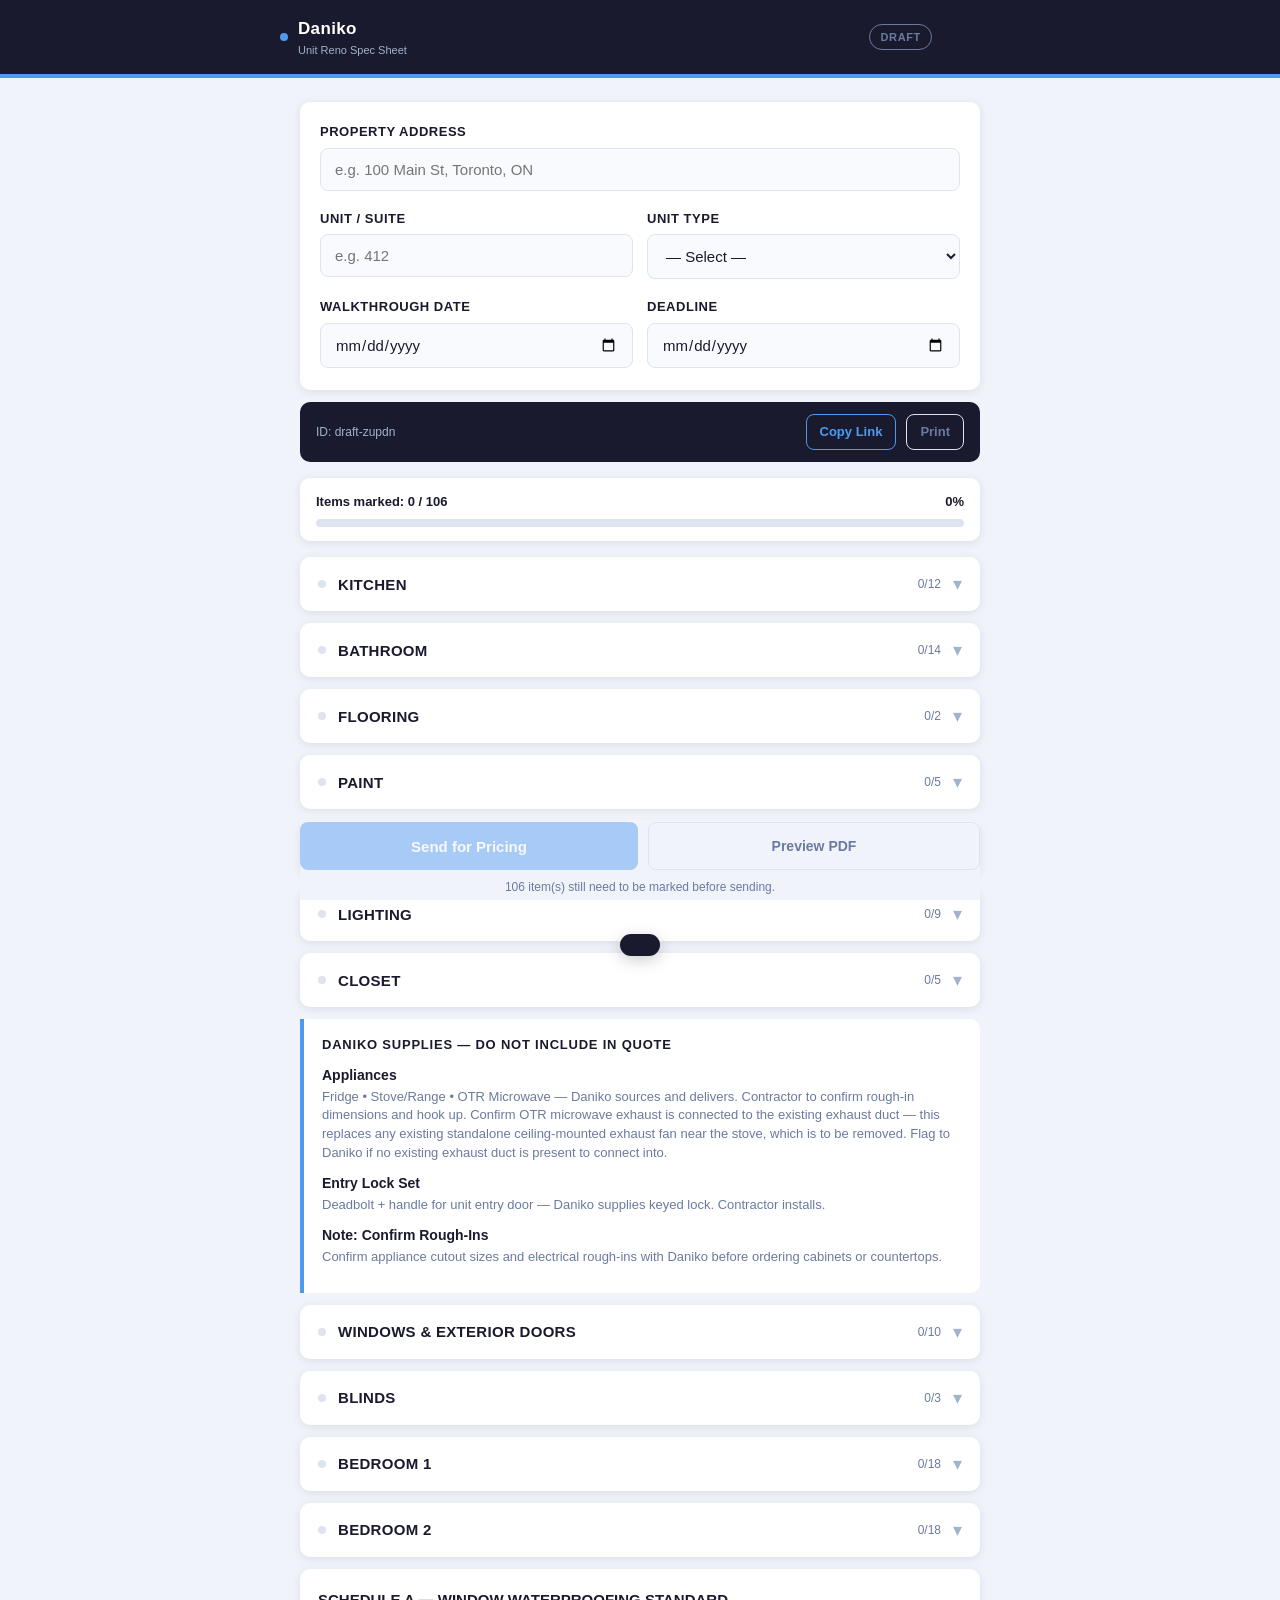
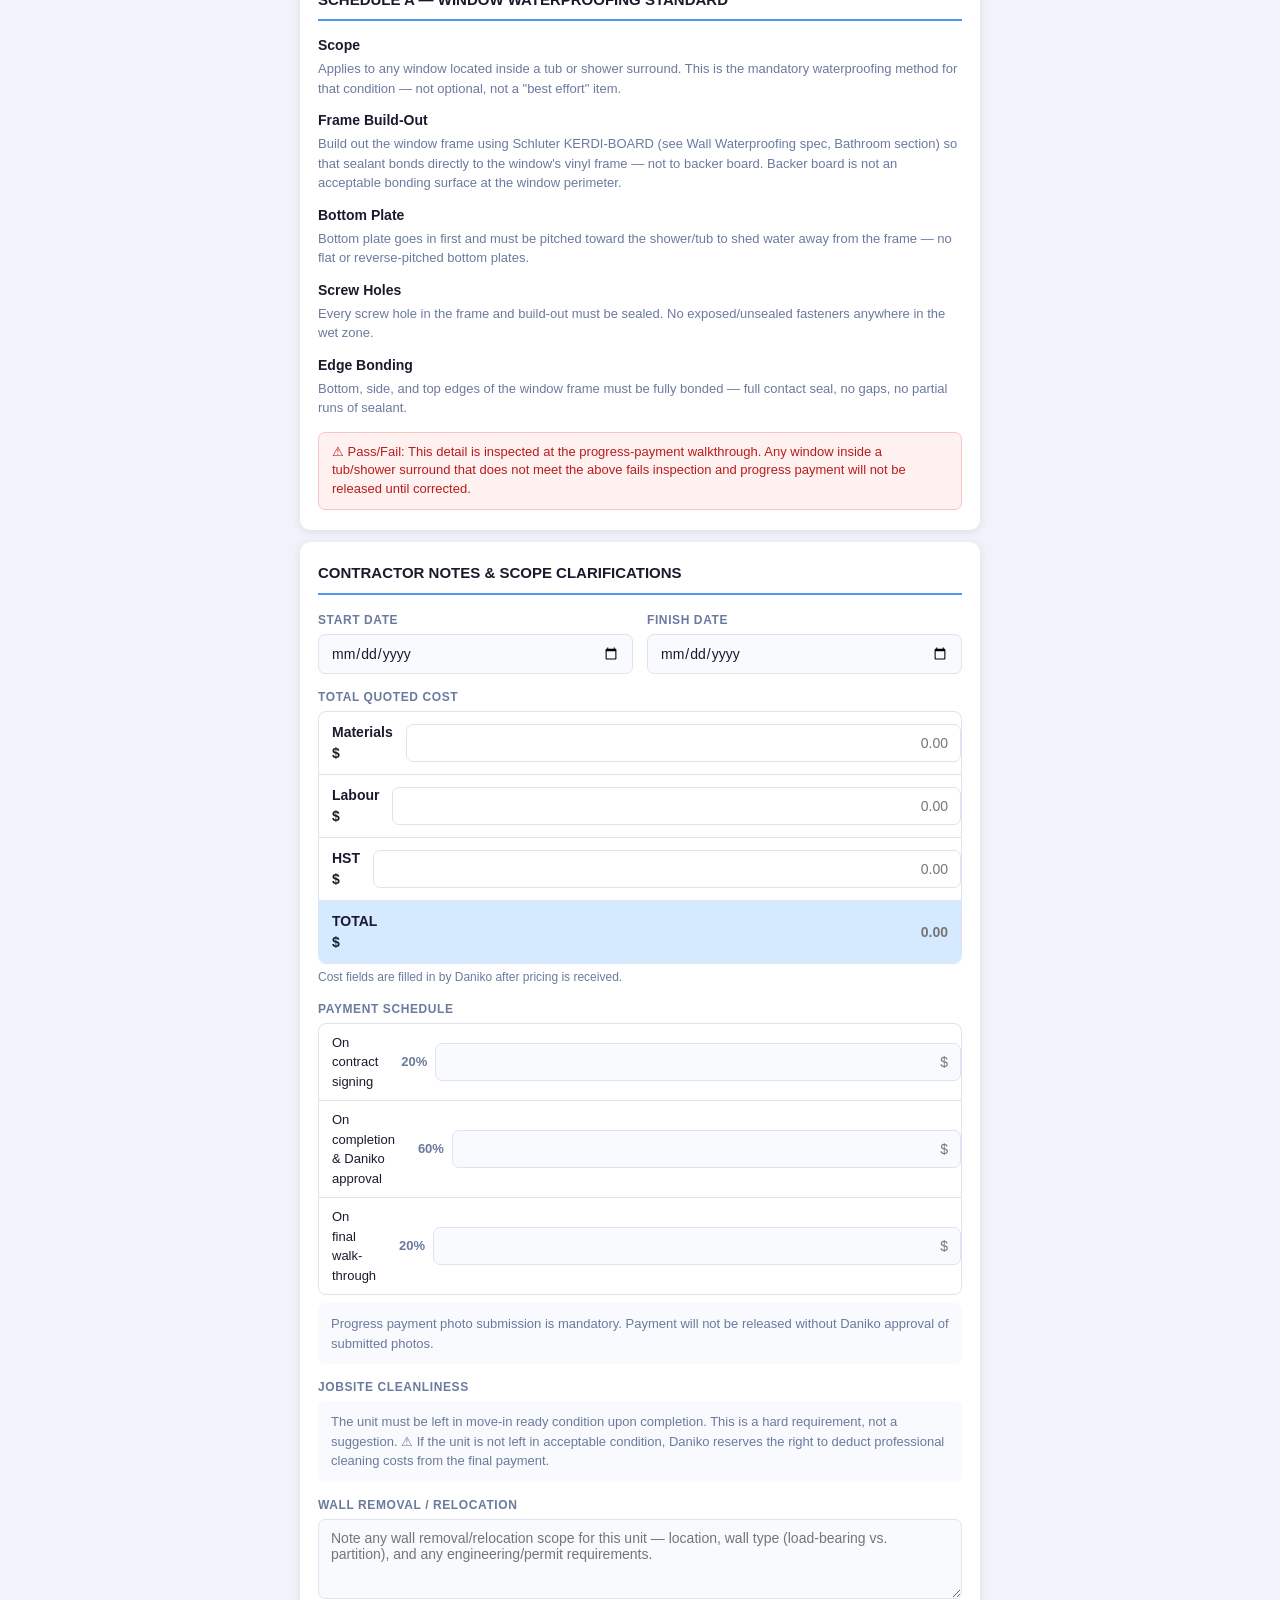
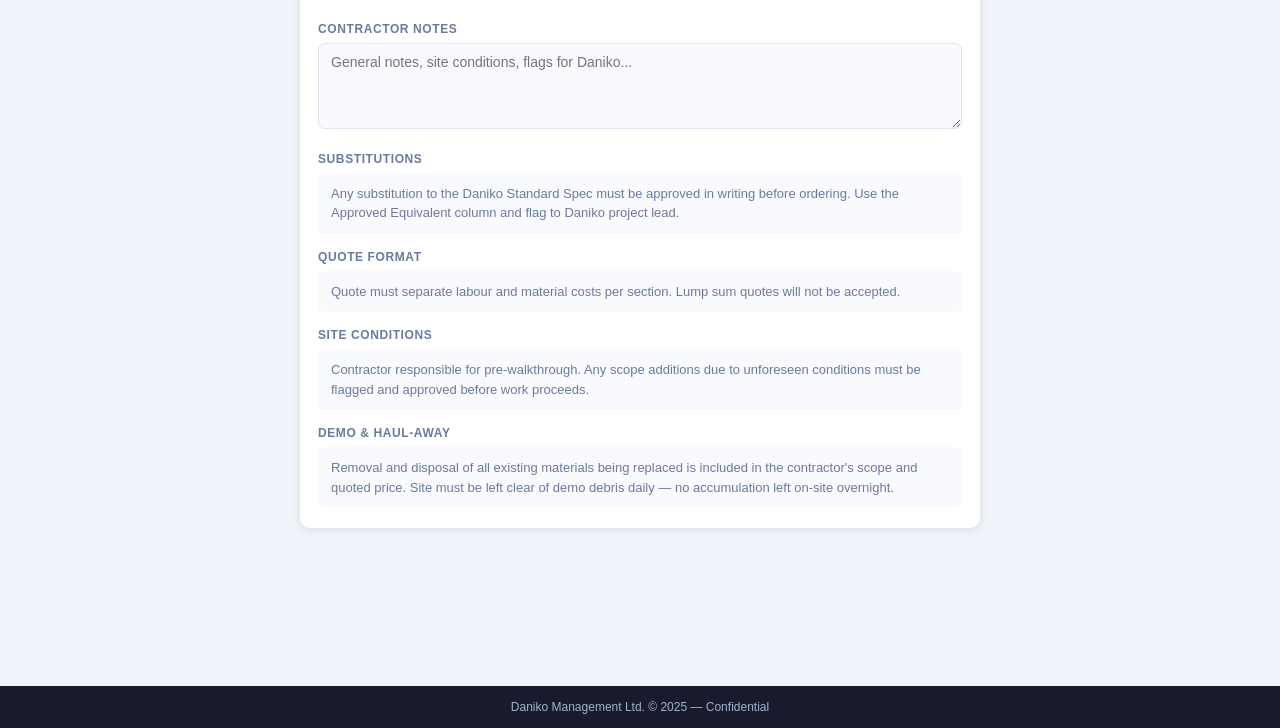
==== commit 73a644c3: "Add mic dictation on Notes, fix unit-bar staleness, embed logo in print cover - wireIntakeFields: ca" ====
--- a/index.html
+++ b/index.html
@@ -6,7 +6,7 @@
   <title>Daniko Reno Spec Sheet</title>
   <meta name="description" content="Daniko Management — interactive unit renovation spec sheet for contractors.">
   <meta name="theme-color" content="#1a1a2e">
-  <link rel="stylesheet" href="assets/styles.css?v=20260817">
+  <link rel="stylesheet" href="assets/styles.css?v=20260818">
 </head>
 <body>
 
@@ -21,6 +21,7 @@
           <div class="logo-text">Daniko</div>
           <div class="logo-sub">Unit Reno Spec Sheet</div>
         </div>
+        <img class="print-logo" src="[data-uri]" alt="Daniko">
       </div>
       <div class="header-status">
         <span class="status-pill draft" id="status-pill">DRAFT</span>
@@ -129,8 +130,8 @@
 <!-- Toast notification -->
 <div id="toast" role="alert" aria-live="assertive"></div>
 
-<script src="assets/config.js?v=20260817"></script>
-<script src="assets/app.js?v=20260817"></script>
+<script src="assets/config.js?v=20260818"></script>
+<script src="assets/app.js?v=20260818"></script>
 <script>
   function copyRecordLink() {
     navigator.clipboard.writeText(location.href).then(() => {
--- a/assets/styles.css
+++ b/assets/styles.css
@@ -221,6 +221,7 @@
 
 /* ── PRINT-ONLY UNIT INFO BAR (hidden on-screen, shown in @media print) ── */
 .print-unit-bar { display: none; }
+.print-logo { display: none; }
 
 /* ── RECORD HEADER ── */
 .record-header {
@@ -537,6 +538,43 @@
 }
 .photo-upload-btn:hover { border-color: var(--blue); color: var(--blue); }
 input[type="file"].hidden-file-input { display: none; }
+
+/* ── MIC BUTTON (voice dictation on Notes field) ── */
+.notes-input-wrap {
+  display: flex;
+  align-items: flex-start;
+  gap: 6px;
+  flex: 1;
+}
+.notes-input-wrap .detail-textarea { flex: 1; }
+.mic-btn {
+  flex-shrink: 0;
+  width: 34px;
+  height: 34px;
+  border: 1.5px solid var(--border);
+  border-radius: 50%;
+  background: var(--surface2);
+  color: var(--muted);
+  font-size: 16px;
+  cursor: pointer;
+  display: flex;
+  align-items: center;
+  justify-content: center;
+  transition: border-color .15s, background .15s;
+  line-height: 1;
+  padding: 0;
+}
+.mic-btn:hover { border-color: var(--blue); background: var(--blue-light); }
+.mic-btn.listening {
+  border-color: var(--danger);
+  background: #fee2e2;
+  animation: mic-pulse 1s ease-in-out infinite;
+}
+.mic-btn:disabled { opacity: 0.4; cursor: not-allowed; }
+@keyframes mic-pulse {
+  0%, 100% { box-shadow: 0 0 0 0 rgba(220,38,38,.4); }
+  50%       { box-shadow: 0 0 0 6px rgba(220,38,38,0); }
+}
 
 /* ── SUPPLIES SECTION ── */
 .supplies-section {
@@ -840,6 +878,7 @@
   .progress-wrap,
   .item-expand-btn,
   .photo-upload-btn,
+  .mic-btn,
   .accordion-header .section-chevron,
   .accordion-header .section-count,
   input[type="file"] {
@@ -871,13 +910,13 @@
   }
   .logo-dot,
   .logo-sub,
+  .logo-text,
   .header-status { display: none !important; }
   .logo { flex-shrink: 0; text-align: right; }
-  .logo-text {
-    font-size: 20pt !important;
-    color: #4e9af1 !important;
-    font-weight: 800 !important;
-    letter-spacing: -1px !important;
+  .print-logo {
+    display: block !important;
+    width: 1.4in;
+    height: auto;
   }
 
   /* ── Print-only unit info bar ── */
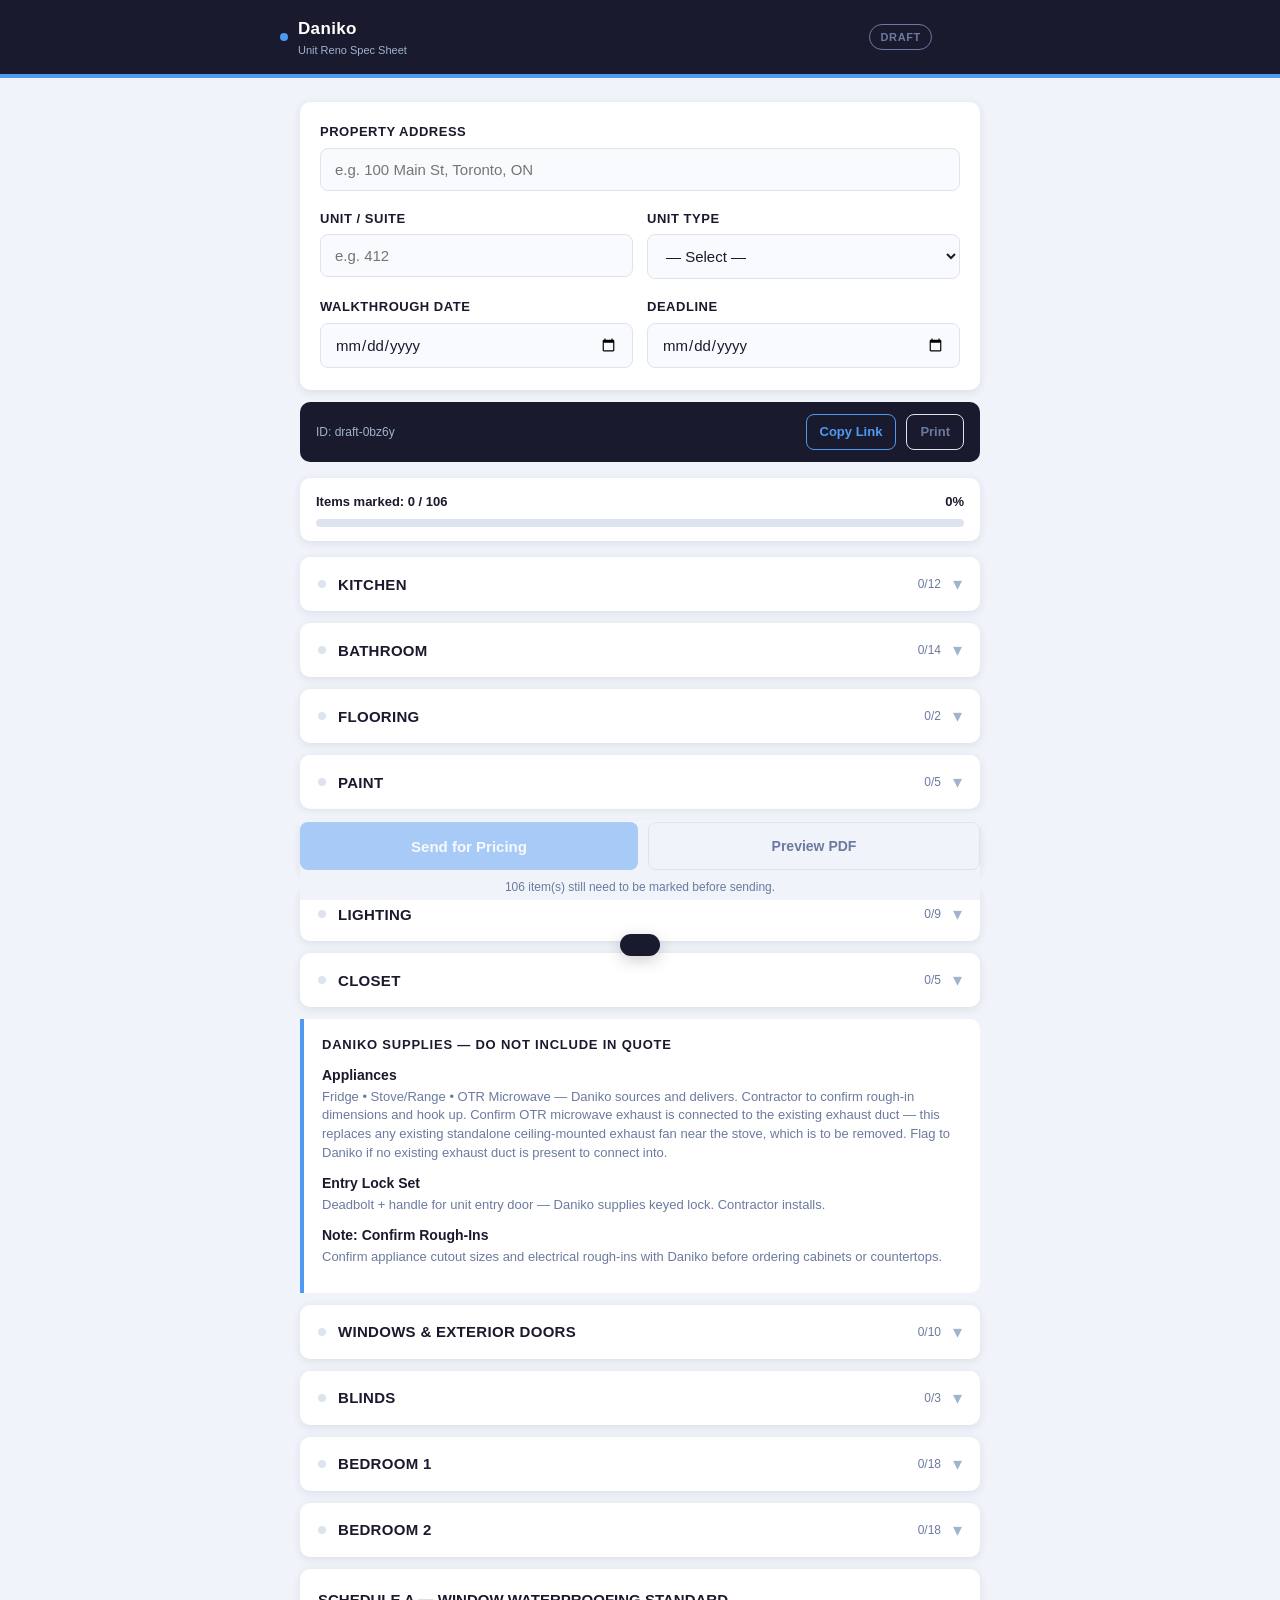
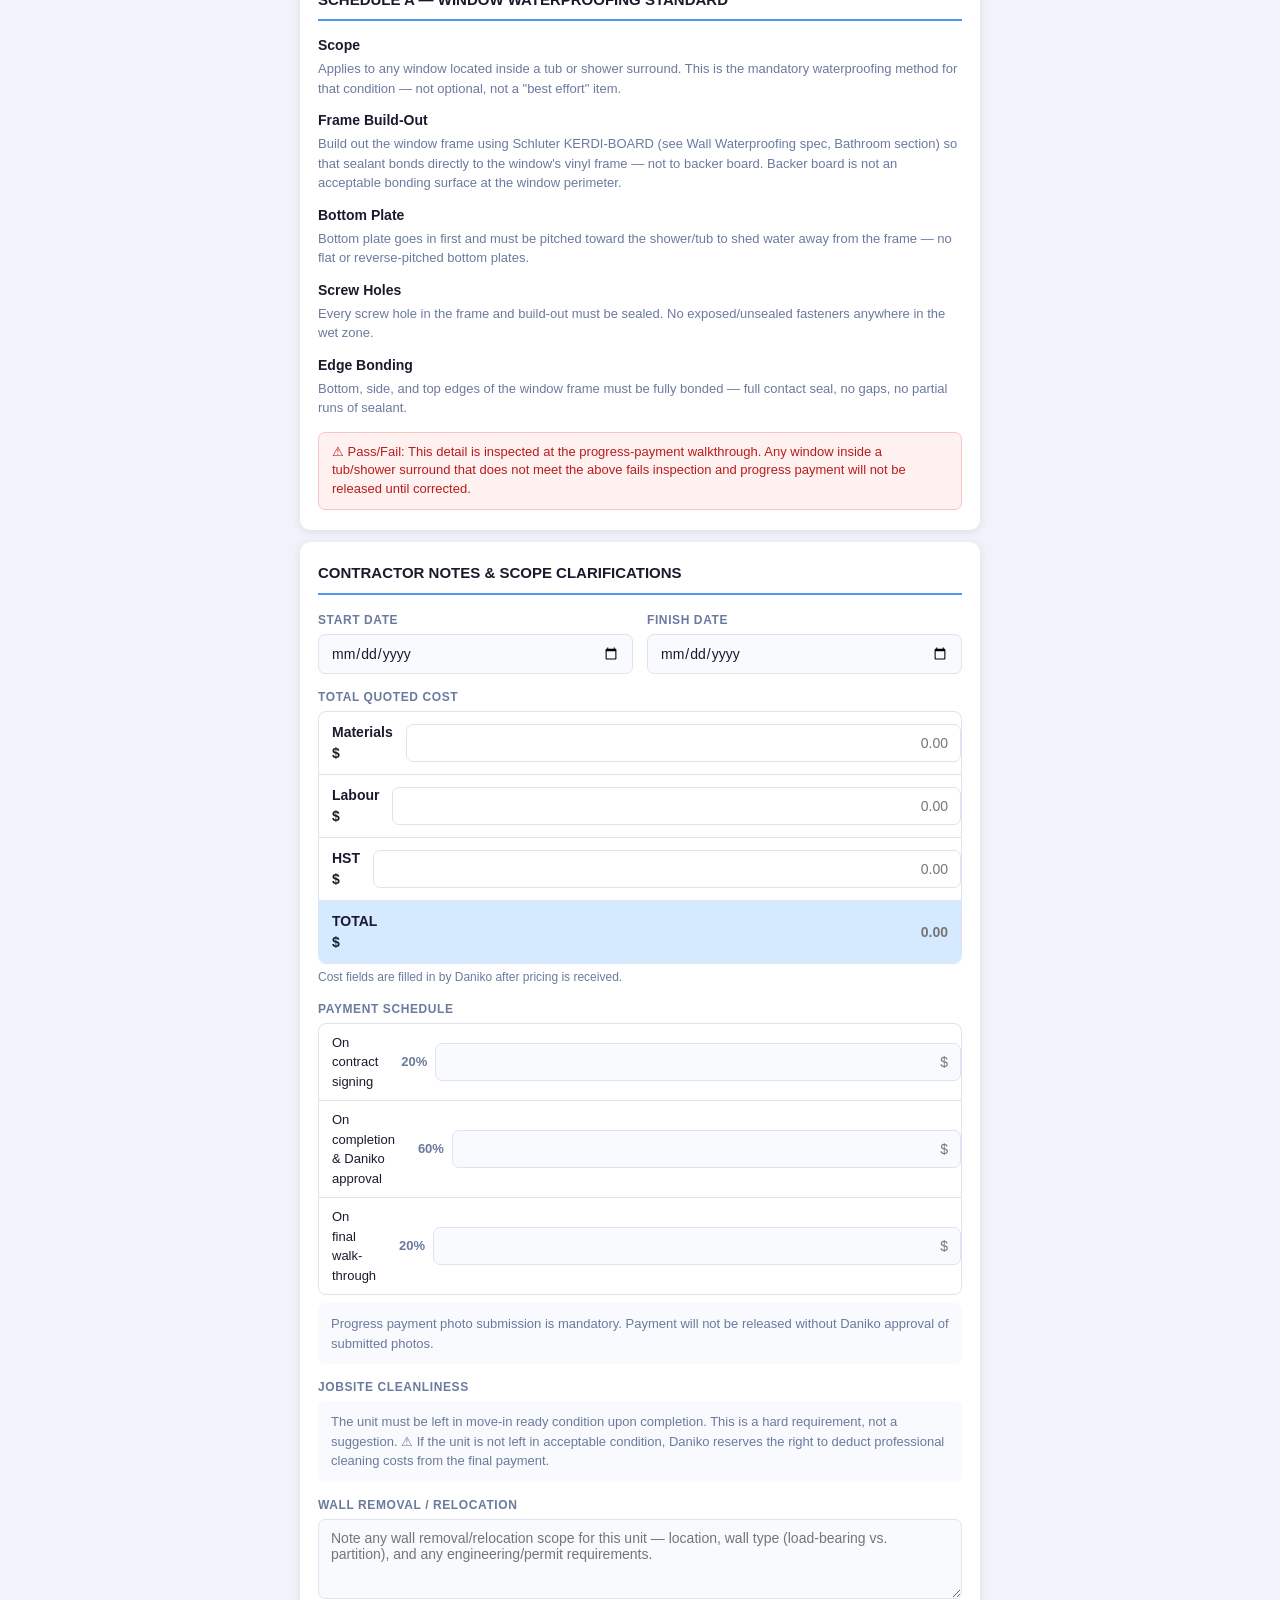
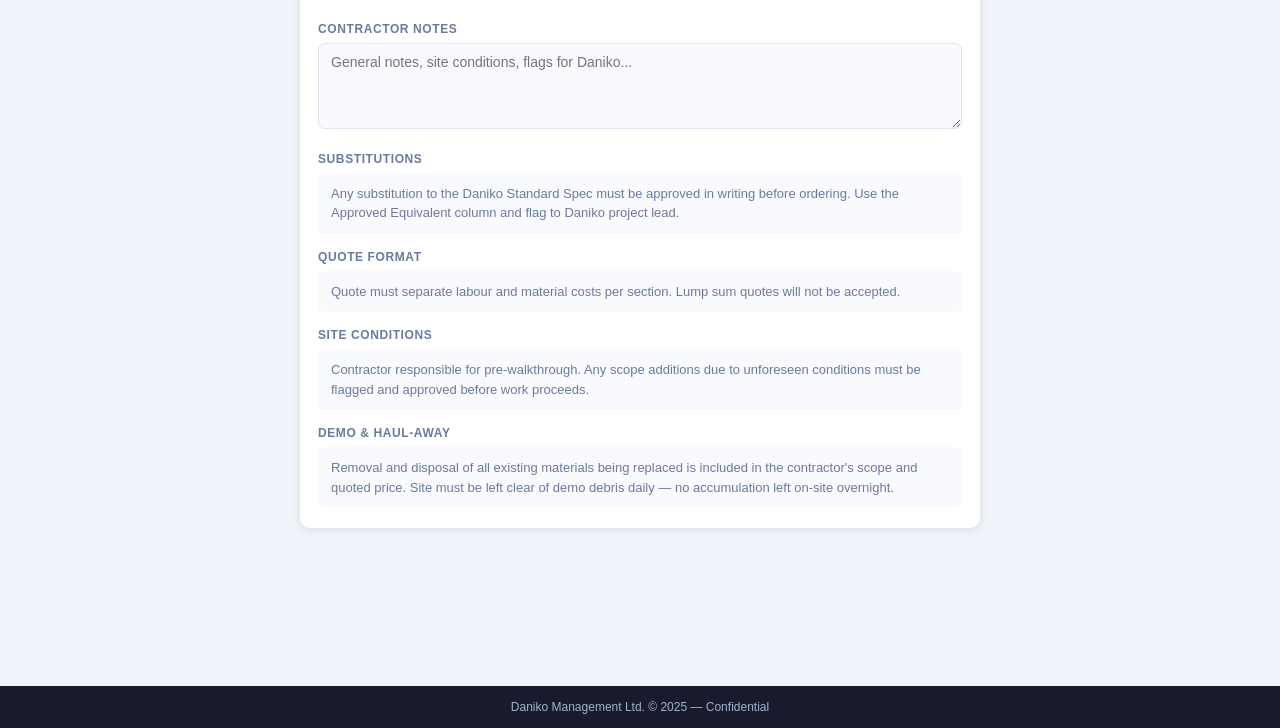
==== commit 76d38e59: "Condense print layout: 2-col items, 8.5pt font, compact notes section - Base font: 10pt → 8.5pt thro" ====
--- a/index.html
+++ b/index.html
@@ -6,7 +6,7 @@
   <title>Daniko Reno Spec Sheet</title>
   <meta name="description" content="Daniko Management — interactive unit renovation spec sheet for contractors.">
   <meta name="theme-color" content="#1a1a2e">
-  <link rel="stylesheet" href="assets/styles.css?v=20260818">
+  <link rel="stylesheet" href="assets/styles.css?v=20260819">
 </head>
 <body>
 
@@ -130,8 +130,8 @@
 <!-- Toast notification -->
 <div id="toast" role="alert" aria-live="assertive"></div>
 
-<script src="assets/config.js?v=20260818"></script>
-<script src="assets/app.js?v=20260818"></script>
+<script src="assets/config.js?v=20260819"></script>
+<script src="assets/app.js?v=20260819"></script>
 <script>
   function copyRecordLink() {
     navigator.clipboard.writeText(location.href).then(() => {
--- a/assets/styles.css
+++ b/assets/styles.css
@@ -864,11 +864,11 @@
   margin: 0.5in;
 }
 @media print {
-  html { font-size: 10pt; }
+  html { font-size: 8.5pt; }
   body {
     background: #fff;
     font-family: Arial, Helvetica, sans-serif;
-    font-size: 10pt;
+    font-size: 8.5pt;
   }
 
   /* ── Hide interactive chrome ── */
@@ -890,7 +890,7 @@
     display: block !important;
     background: #1a1a2e !important;
     border-bottom: 5px solid #4e9af1 !important;
-    padding: 36px 40px 28px !important;
+    padding: 24px 32px 18px !important;
     position: static !important;
     z-index: auto !important;
   }
@@ -903,19 +903,30 @@
   .header-inner::before {
     content: "Unit Renovation Spec Sheet";
     color: #fff;
-    font-size: 22pt;
+    font-size: 19pt;
     font-weight: 700;
     line-height: 1.2;
     flex: 1;
   }
   .logo-dot,
   .logo-sub,
-  .logo-text,
   .header-status { display: none !important; }
-  .logo { flex-shrink: 0; text-align: right; }
+  .logo {
+    flex-shrink: 0;
+    display: flex;
+    flex-direction: row;
+    align-items: center;
+    gap: 10px;
+  }
+  .logo-text {
+    font-size: 17pt !important;
+    color: #4e9af1 !important;
+    font-weight: 800 !important;
+    letter-spacing: -1px !important;
+  }
   .print-logo {
     display: block !important;
-    width: 1.4in;
+    width: 1.1in;
     height: auto;
   }
 
@@ -923,49 +934,51 @@
   .print-unit-bar {
     display: flex !important;
     flex-wrap: wrap;
-    gap: 20px 32px;
+    gap: 10px 24px;
     align-items: flex-start;
     background: #f0f4fa;
     border-bottom: 1px solid #d0d8e8;
-    padding: 14px 20px;
+    padding: 9px 16px;
     margin-bottom: 0;
   }
   .pub-field {
     display: flex;
     flex-direction: column;
-    gap: 3px;
+    gap: 2px;
   }
   .pub-label {
-    font-size: 7pt;
+    font-size: 6.5pt;
     font-weight: 700;
     text-transform: uppercase;
     letter-spacing: 0.8px;
     color: #6b7a9e;
   }
   .pub-value {
-    font-size: 10pt;
+    font-size: 8.5pt;
     font-weight: 600;
     color: #1a1a2e;
     border-bottom: 1.5px solid #4e9af1;
-    min-width: 100px;
+    min-width: 80px;
     padding-bottom: 2px;
   }
 
-  /* ── Force every collapsible region open ── */
-  .accordion-body,
-  .item-detail {
+  /* ── Force accordion bodies open; item-detail only for checked/expanded ── */
+  .accordion-body {
     display: block !important;
   }
-
-  /* ── Section headers — dark navy bar matching v7 .section-header ── */
+  .item-detail { display: none !important; }
+  .spec-item.checked .item-detail,
+  .spec-item.expanded .item-detail { display: block !important; }
+
+  /* ── Section headers ── */
   .accordion-header {
     cursor: default;
     background: #1a1a2e !important;
     color: #fff !important;
-    padding: 10px 18px !important;
+    padding: 7px 14px !important;
     text-transform: uppercase;
     letter-spacing: 1.5px;
-    font-size: 11pt;
+    font-size: 9pt;
     font-weight: 700;
     display: flex;
     align-items: center;
@@ -974,23 +987,31 @@
   .accordion-header:hover,
   .accordion-header:active { background: #1a1a2e !important; }
   .accordion-header .section-dot { background: #4e9af1 !important; }
-  .accordion-header .section-title { color: #fff !important; font-size: 11pt; letter-spacing: 1.5px; }
+  .accordion-header .section-title { color: #fff !important; font-size: 9pt; letter-spacing: 1.5px; }
 
   .screen.active { display: block !important; }
   .main-content { max-width: 100%; padding: 0; }
 
-  /* ── Accordion sections — remove card chrome, let header be full-width ── */
+  /* ── Accordion sections ── */
   .accordion-section {
     box-shadow: none;
     border: none;
     border-radius: 0;
-    break-inside: avoid;
-    margin-bottom: 8px;
-  }
+    margin-bottom: 6px;
+  }
+  /* 2-column grid: unchecked items side-by-side, checked/expanded full-width */
   .accordion-section .accordion-body {
-    padding: 8px 18px 14px;
-    border: 1px solid #dde4f0;
+    display: grid !important;
+    grid-template-columns: 1fr 1fr;
+    gap: 0 1px;
+    padding: 0 !important;
+    background: #d0d8e8;
+    border: 1px solid #d0d8e8;
     border-top: none;
+  }
+  .spec-item.checked,
+  .spec-item.expanded {
+    grid-column: 1 / -1 !important;
   }
   .schedule-section,
   .notes-section {
@@ -999,20 +1020,24 @@
     break-inside: avoid;
   }
 
-  /* ── Spec items — alternating row shading, 9.5pt, no card chrome ── */
+  /* ── Spec items ── */
   .spec-item {
-    break-inside: avoid;
     background: #fff;
     border: none;
     border-bottom: 1px solid #e8edf5;
     border-radius: 0;
     margin-bottom: 0;
-    font-size: 9.5pt;
+    font-size: 8.5pt;
+    padding: 4px 10px;
   }
   .spec-item:nth-child(even) { background: #f8fafd !important; }
-  .items-list {
-    border: none;
-  }
+  .item-detail {
+    padding: 5px 10px 7px !important;
+    font-size: 8pt !important;
+  }
+  .detail-row { margin-bottom: 3px !important; gap: 6px !important; }
+  .detail-label { font-size: 7.5pt !important; }
+  .items-list { border: none; }
 
   /* ── Supplies section — 3-col grid matching v7 .supplies-section ── */
   .supplies-section {
@@ -1046,22 +1071,53 @@
   .supply-name { font-size: 9pt; }
   .supply-detail { font-size: 8.5pt; }
 
-  /* ── Footer — dark navy bar matching v7 .footer ── */
+  /* ── Contractor notes section — 2-col grid for info-box fields ── */
+  .notes-section { font-size: 8.5pt; }
+  .notes-title {
+    font-size: 9pt !important;
+    padding: 7px 14px !important;
+    margin-bottom: 6px !important;
+  }
+  .notes-grid {
+    display: grid !important;
+    grid-template-columns: 1fr 1fr !important;
+    gap: 8px 16px !important;
+    padding: 0 14px 10px !important;
+  }
+  /* Complex fields span full width */
+  .notes-row,
+  .notes-field:has(.cost-table),
+  .notes-field:has(.payment-table),
+  .notes-field:has(textarea),
+  .notes-field:has(.signature-block) {
+    grid-column: 1 / -1 !important;
+  }
+  .notes-field label {
+    font-size: 7pt !important;
+    margin-bottom: 3px !important;
+  }
+  .info-box {
+    font-size: 7.5pt !important;
+    padding: 6px 9px !important;
+    line-height: 1.4 !important;
+  }
+
+  /* ── Footer ── */
   .app-footer {
     display: flex !important;
     justify-content: space-between;
     align-items: center;
     background: #1a1a2e !important;
     color: #a0b4cc !important;
-    padding: 12px 40px !important;
-    font-size: 8pt;
+    padding: 9px 32px !important;
+    font-size: 7.5pt;
     margin-top: 0;
   }
   .app-footer::before {
     content: "DANIKO Management Ltd.";
     color: #4e9af1;
     font-weight: 700;
-    font-size: 10pt;
+    font-size: 9pt;
   }
 
   /* ── Fix disabled input rendering ── */
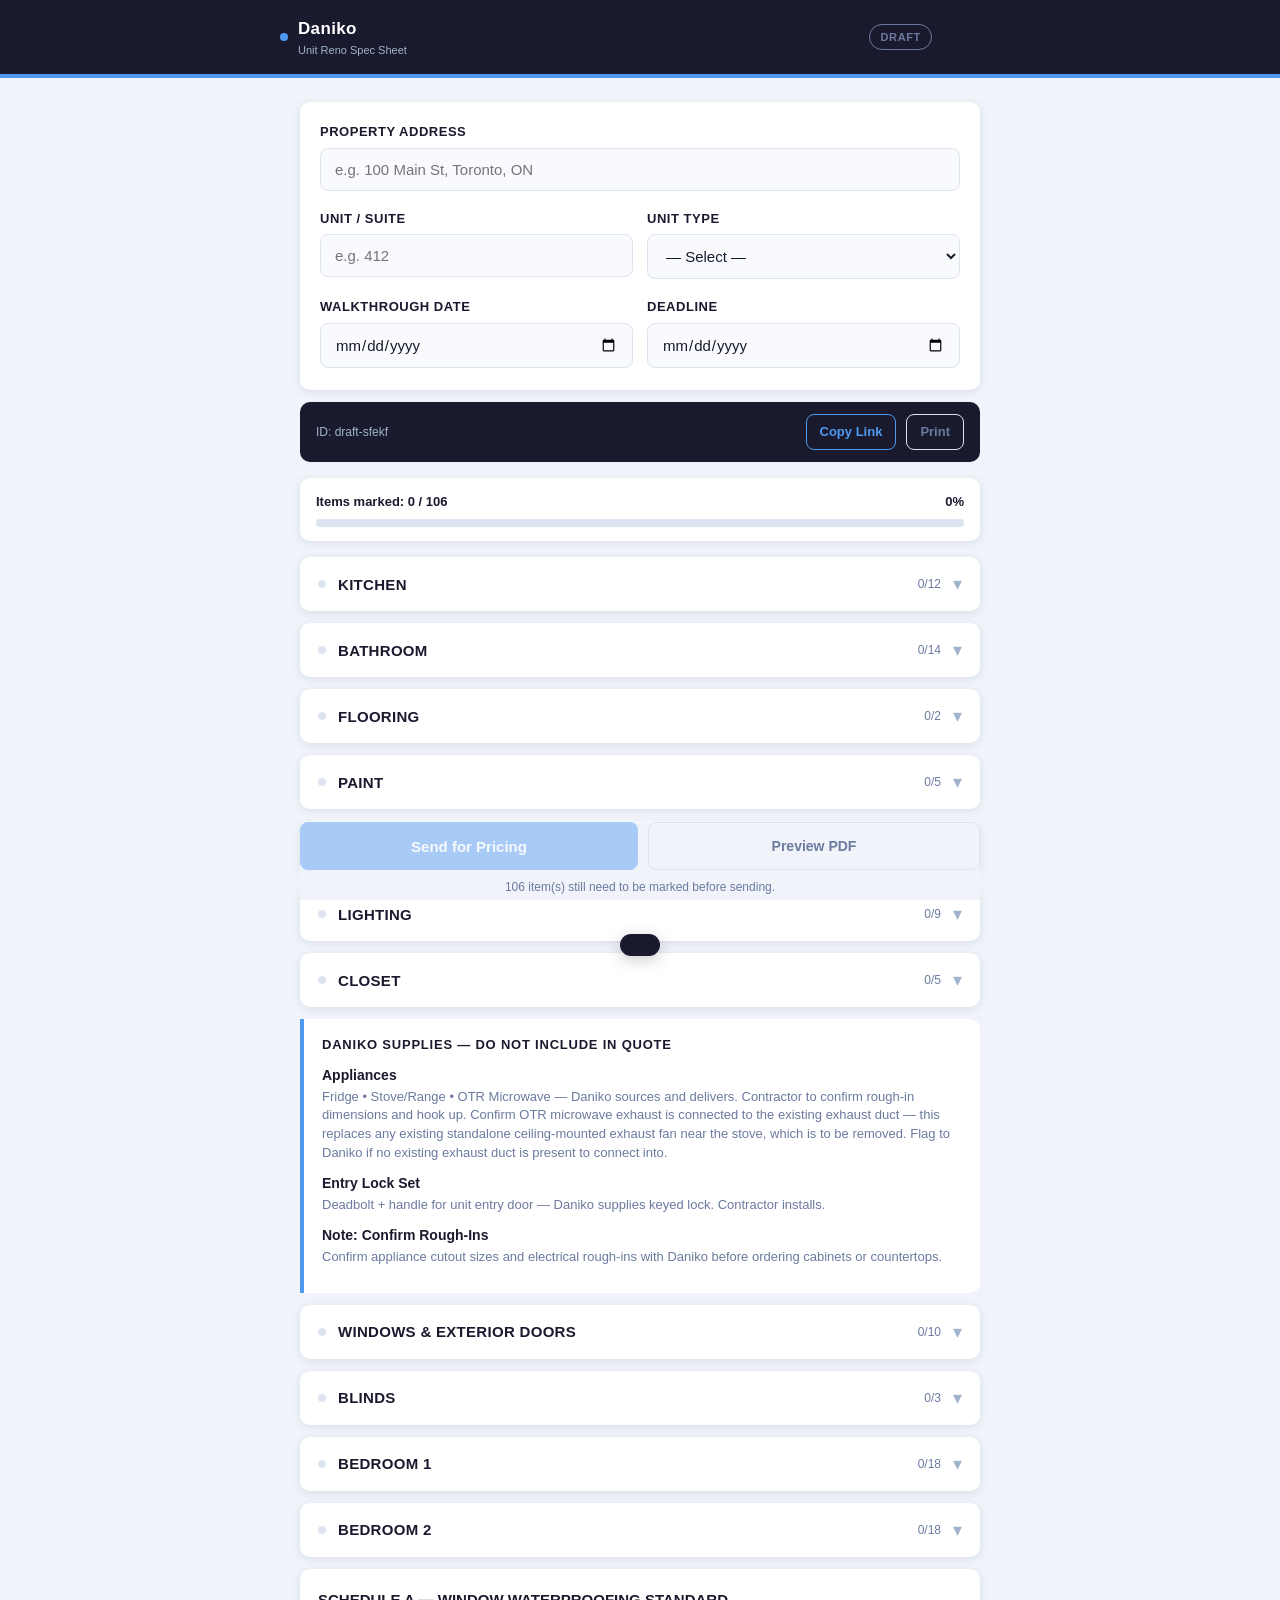
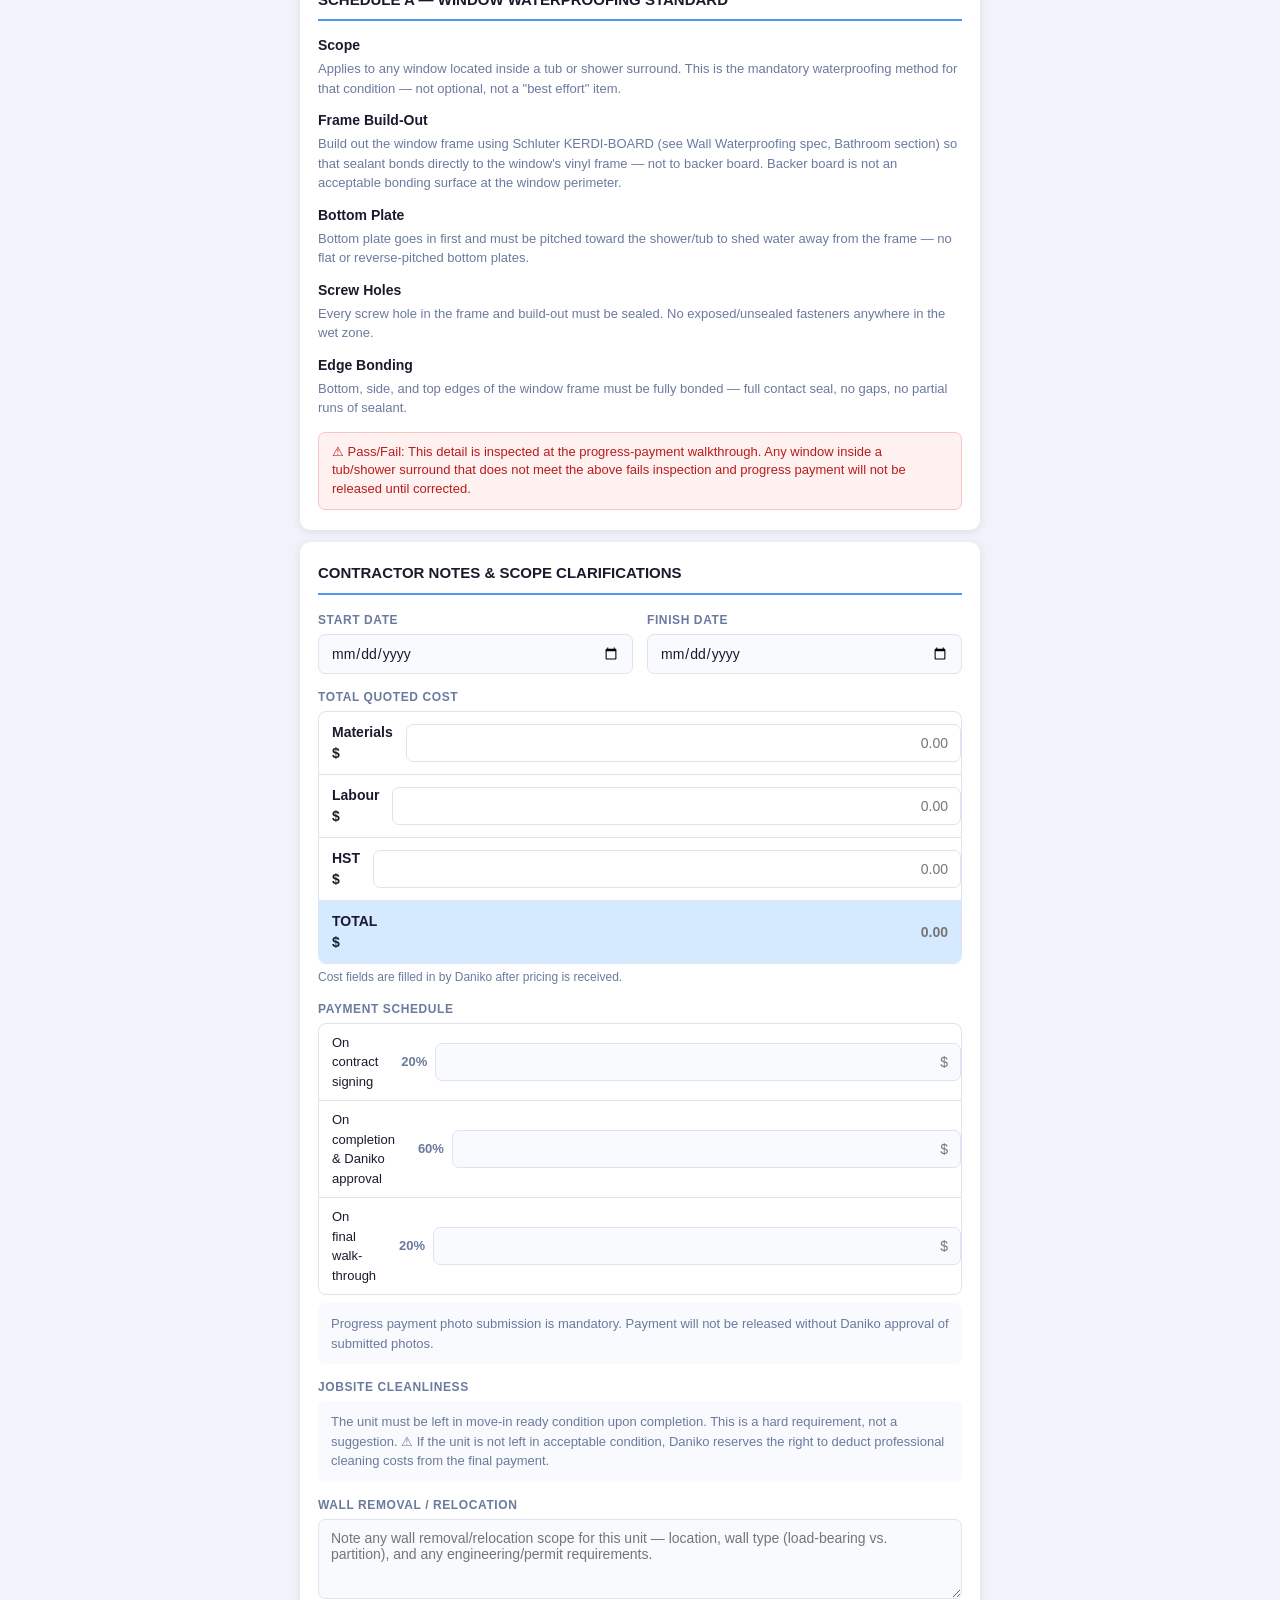
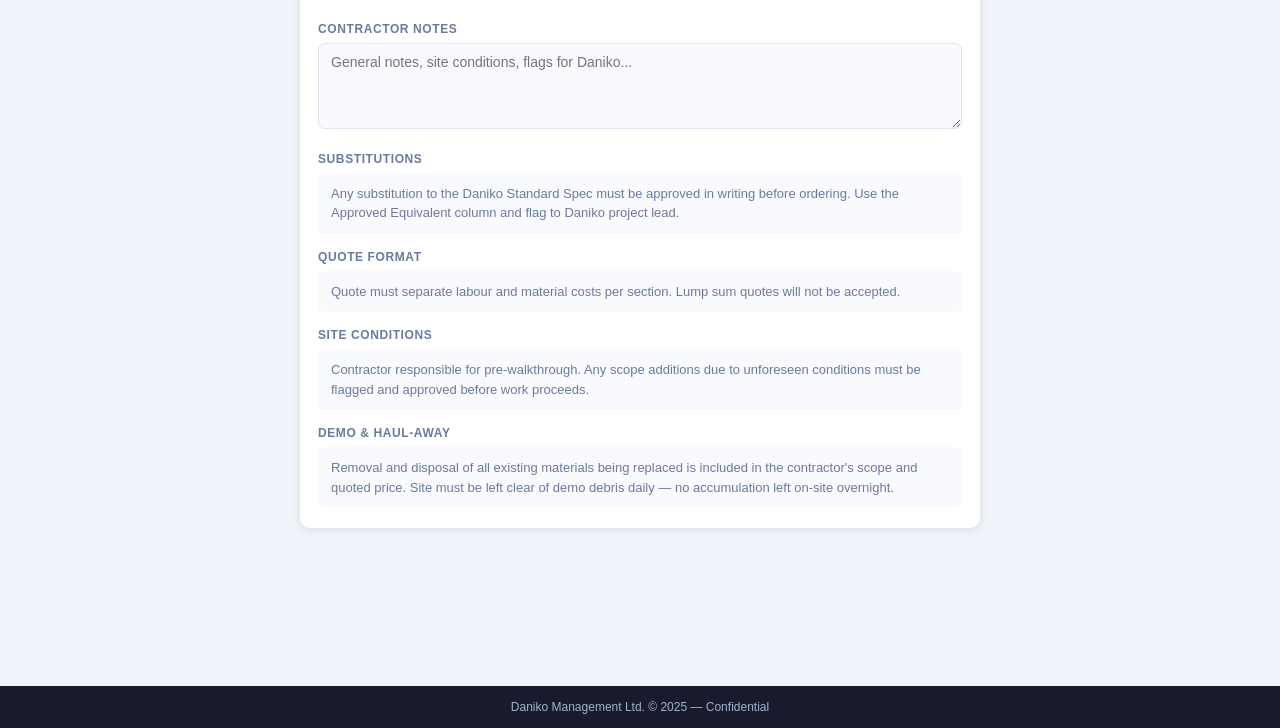
==== commit 0daa2894: "Four print density improvements: notice once, compact choices, grid fix, margins 1. Permit notice on" ====
--- a/index.html
+++ b/index.html
@@ -6,7 +6,7 @@
   <title>Daniko Reno Spec Sheet</title>
   <meta name="description" content="Daniko Management — interactive unit renovation spec sheet for contractors.">
   <meta name="theme-color" content="#1a1a2e">
-  <link rel="stylesheet" href="assets/styles.css?v=20260819">
+  <link rel="stylesheet" href="assets/styles.css?v=20260820">
 </head>
 <body>
 
@@ -130,8 +130,8 @@
 <!-- Toast notification -->
 <div id="toast" role="alert" aria-live="assertive"></div>
 
-<script src="assets/config.js?v=20260819"></script>
-<script src="assets/app.js?v=20260819"></script>
+<script src="assets/config.js?v=20260820"></script>
+<script src="assets/app.js?v=20260820"></script>
 <script>
   function copyRecordLink() {
     navigator.clipboard.writeText(location.href).then(() => {
--- a/assets/styles.css
+++ b/assets/styles.css
@@ -222,6 +222,7 @@
 /* ── PRINT-ONLY UNIT INFO BAR (hidden on-screen, shown in @media print) ── */
 .print-unit-bar { display: none; }
 .print-logo { display: none; }
+.print-permit-notice { display: none; }
 
 /* ── RECORD HEADER ── */
 .record-header {
@@ -861,7 +862,7 @@
    Branded to match daniko_spec_sheet_v7.html reference. */
 @page {
   size: letter;
-  margin: 0.5in;
+  margin: 0.4in;
 }
 @media print {
   html { font-size: 8.5pt; }
@@ -961,6 +962,20 @@
     min-width: 80px;
     padding-bottom: 2px;
   }
+
+  /* ── Print-only permit notice (shown once above sections) ── */
+  .print-permit-notice {
+    display: block !important;
+    font-size: 7pt;
+    color: #7a5500;
+    background: #fff8e8;
+    border-left: 3px solid #d97706;
+    padding: 5px 10px;
+    margin-bottom: 8px;
+    line-height: 1.4;
+  }
+  /* Hide per-section duplicate notices */
+  .section-note { display: none !important; }
 
   /* ── Force accordion bodies open; item-detail only for checked/expanded ── */
   .accordion-body {
@@ -983,6 +998,7 @@
     display: flex;
     align-items: center;
     gap: 10px;
+    break-after: avoid;
   }
   .accordion-header:hover,
   .accordion-header:active { background: #1a1a2e !important; }
@@ -992,32 +1008,36 @@
   .screen.active { display: block !important; }
   .main-content { max-width: 100%; padding: 0; }
 
-  /* ── Accordion sections ── */
+  /* ── Accordion sections — allow natural page breaks ── */
   .accordion-section {
     box-shadow: none;
     border: none;
     border-radius: 0;
     margin-bottom: 6px;
   }
-  /* 2-column grid: unchecked items side-by-side, checked/expanded full-width */
   .accordion-section .accordion-body {
+    display: block !important;
+    padding: 0 !important;
+    border: 1px solid #d0d8e8;
+    border-top: none;
+  }
+  /* 2-column grid on items-list (direct item parent), not accordion-body */
+  .accordion-section .items-list {
     display: grid !important;
     grid-template-columns: 1fr 1fr;
     gap: 0 1px;
-    padding: 0 !important;
     background: #d0d8e8;
-    border: 1px solid #d0d8e8;
-    border-top: none;
-  }
+  }
+  /* Full-width: checked items, expanded items, and choice-type items */
   .spec-item.checked,
-  .spec-item.expanded {
+  .spec-item.expanded,
+  .spec-item:has(.item-choice-btns) {
     grid-column: 1 / -1 !important;
   }
   .schedule-section,
   .notes-section {
     box-shadow: none;
     border: 1px solid #dde4f0;
-    break-inside: avoid;
   }
 
   /* ── Spec items ── */
@@ -1120,6 +1140,37 @@
     font-size: 9pt;
   }
 
+  /* ── Choice buttons: compact inline for print ── */
+  .item-choice-btns {
+    display: flex !important;
+    flex-wrap: wrap;
+    gap: 3px 8px;
+    margin-top: 3px;
+  }
+  .choice-btn {
+    font-size: 7.5pt !important;
+    padding: 1px 7px !important;
+    border-radius: 3px !important;
+    background: #f0f4fa !important;
+    border: 1px solid #b0b8cc !important;
+    min-height: 0 !important;
+    display: inline-flex !important;
+    align-items: center;
+    font-family: inherit;
+  }
+  .choice-btn.selected-yes {
+    background: #d1fae5 !important;
+    border-color: #059669 !important;
+    color: #065f46 !important;
+    font-weight: 700 !important;
+  }
+  .choice-btn.selected-no {
+    background: #fee2e2 !important;
+    border-color: #dc2626 !important;
+    color: #991b1b !important;
+    font-weight: 700 !important;
+  }
+
   /* ── Fix disabled input rendering ── */
   .detail-input:disabled,
   .detail-textarea:disabled,
